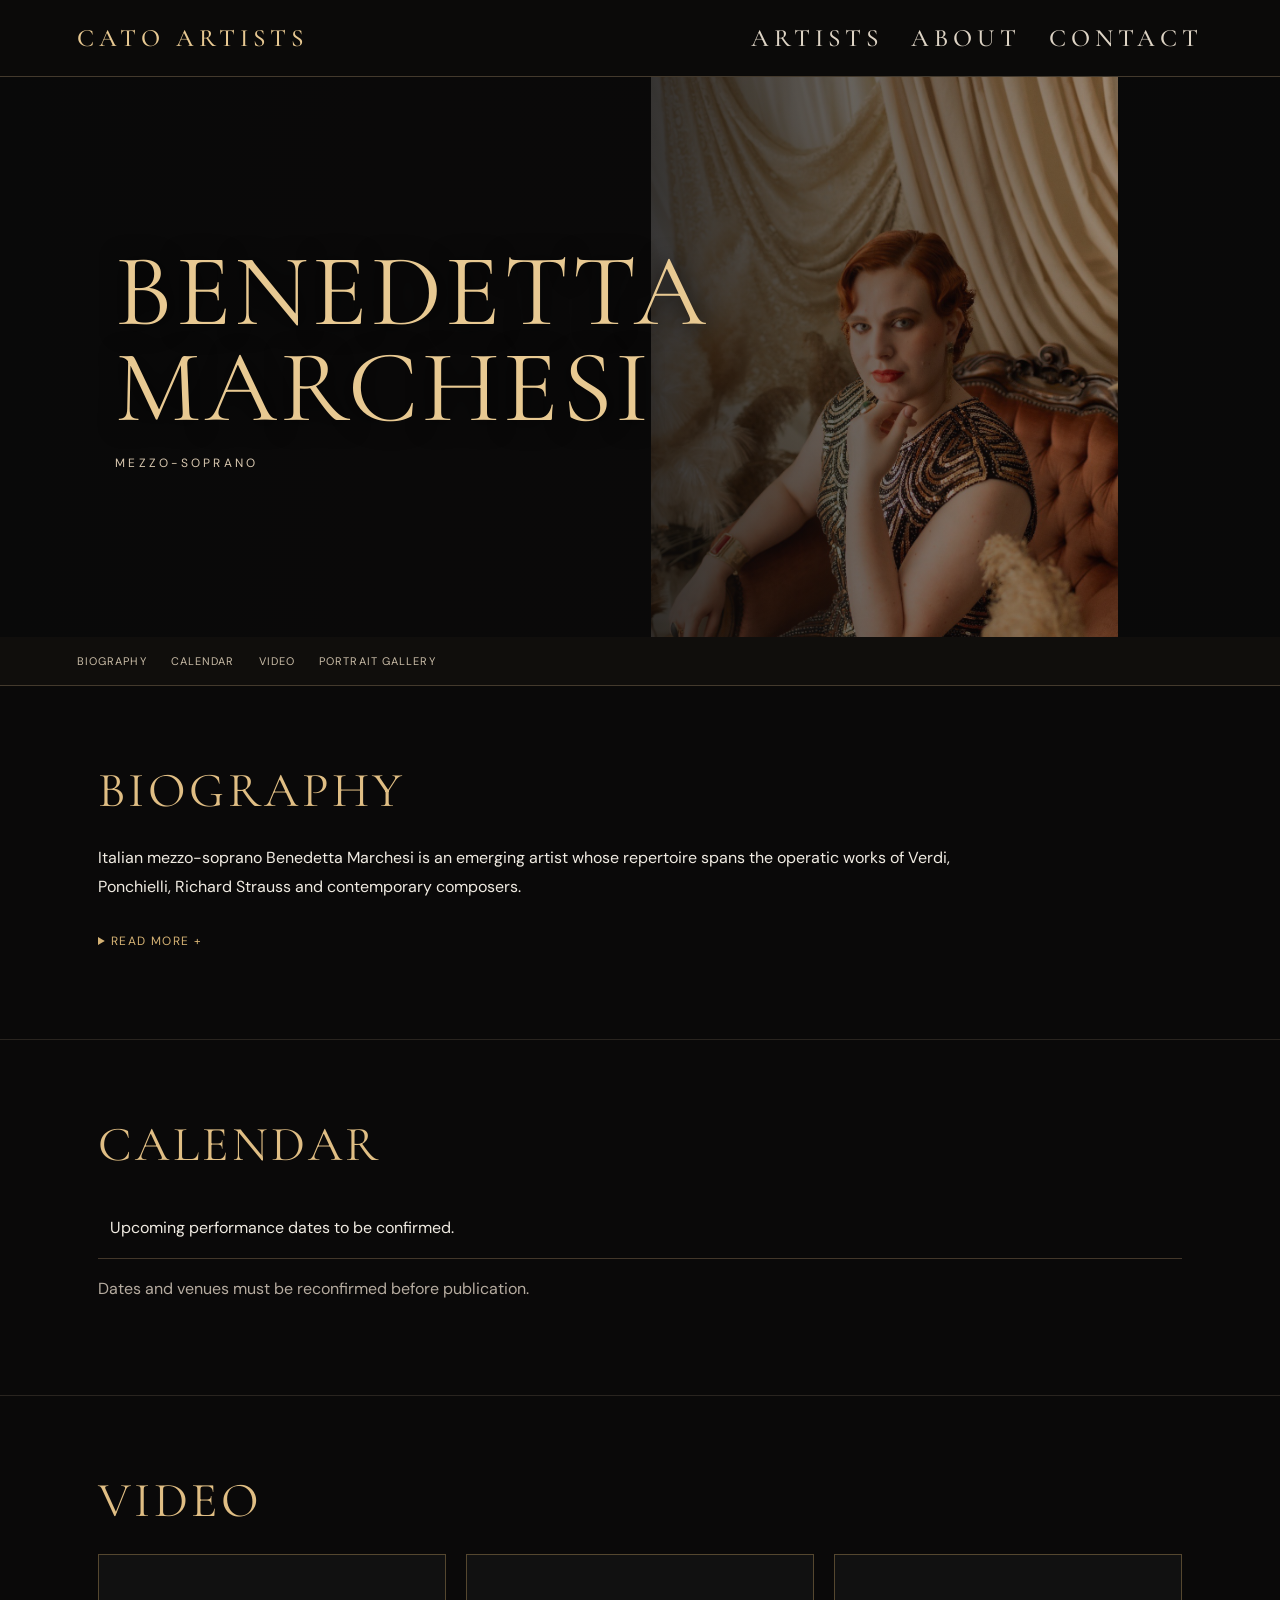
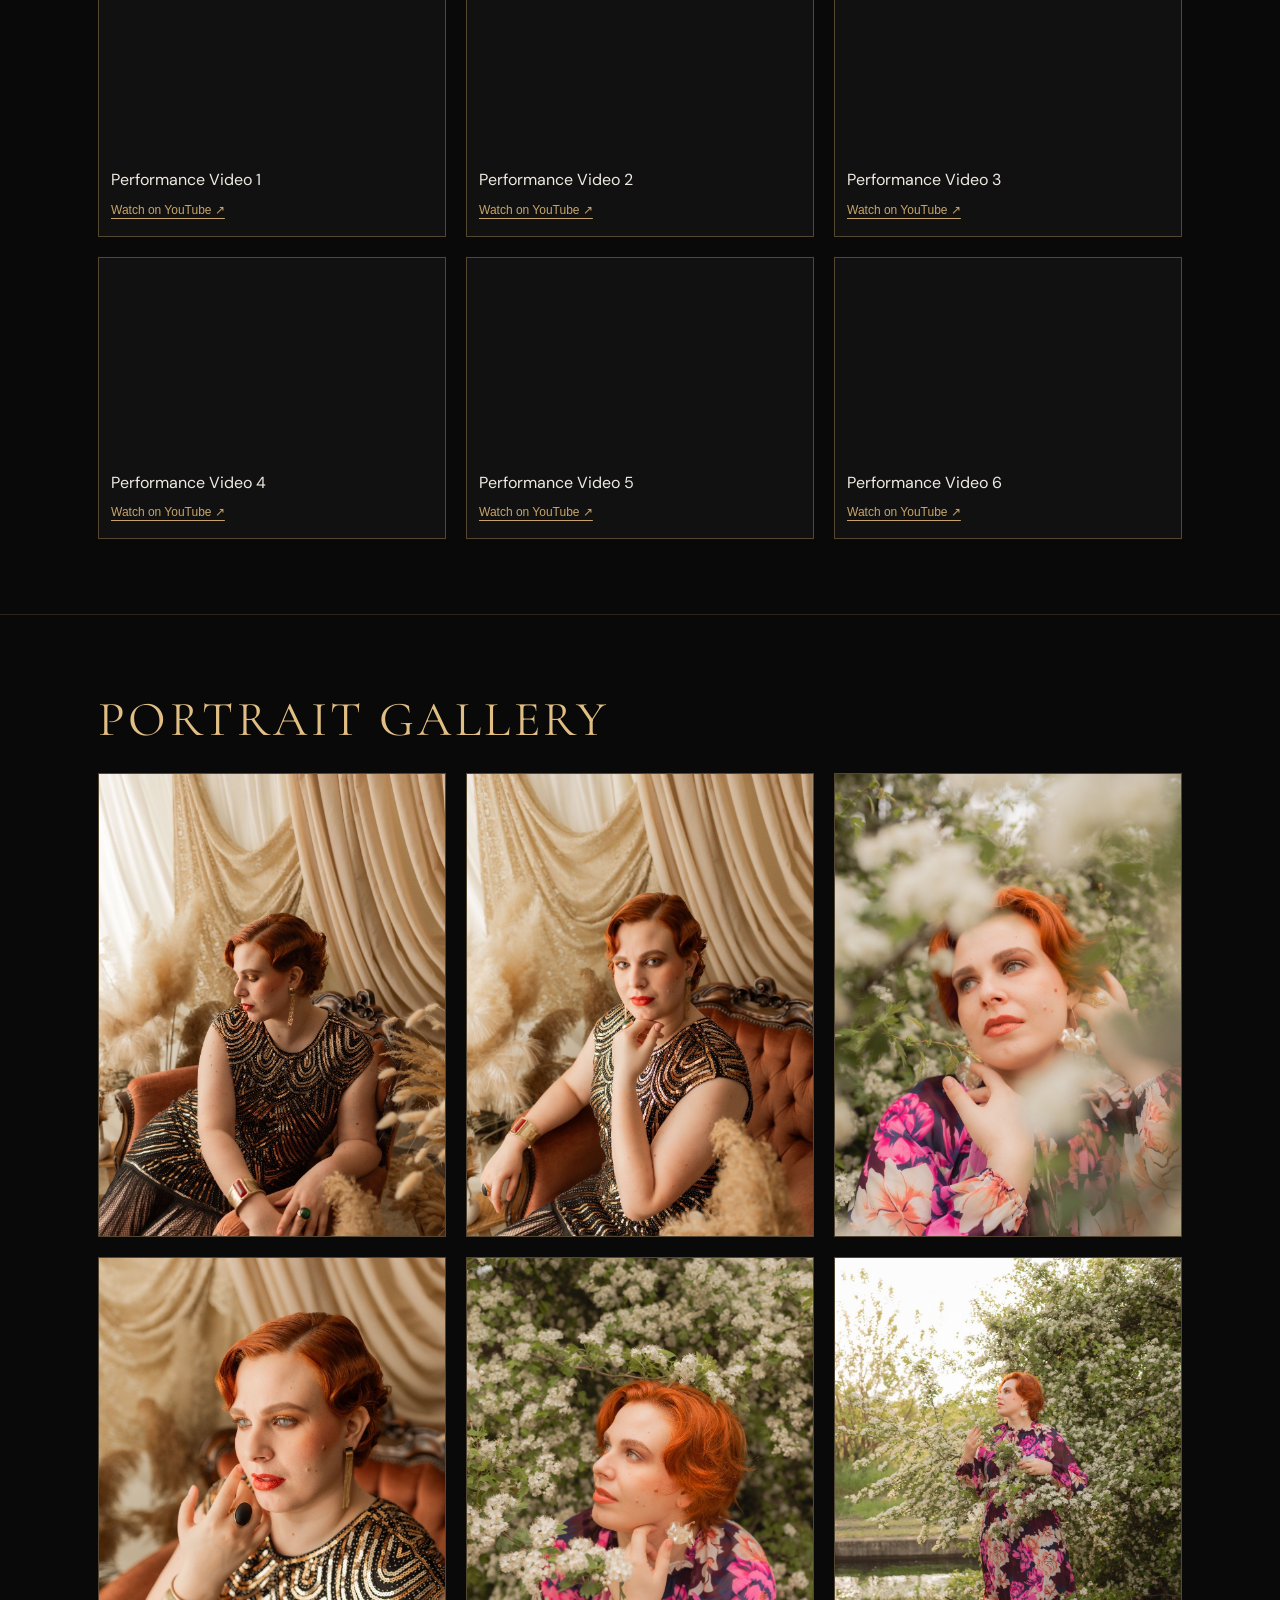
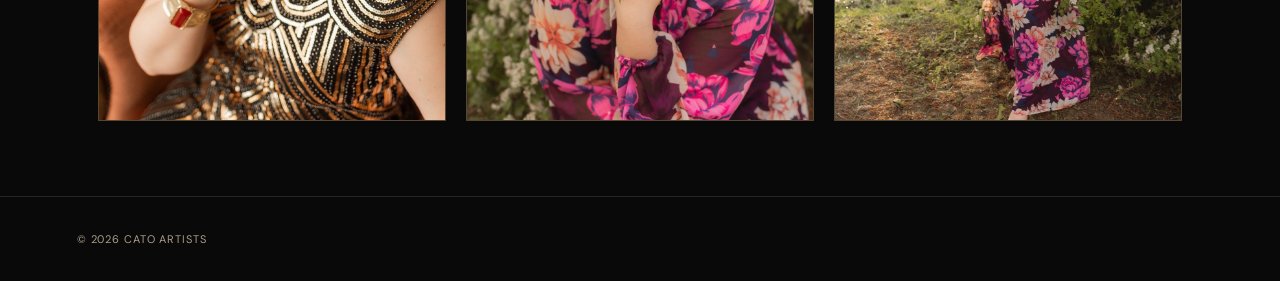
==== benedetta-marchesi.html @ 31edb09f "Add files via upload" ====
<!DOCTYPE html>

<html lang="en"><head><meta charset="utf-8"/><meta content="width=device-width,initial-scale=1" name="viewport"/><title>Benedetta Marchesi | CATO ARTISTS</title><link href="style.css" rel="stylesheet"/></head><body><header><a href="index.html">CATO ARTISTS</a><div class="top-links"><a href="index.html#artists">Artists</a><a href="index.html#about">About</a><a href="index.html#contact">Contact</a></div></header><div class="hero benedetta-hero"><div><h1>BENEDETTA MARCHESI</h1><div class="voice">Mezzo-soprano</div></div></div><nav><a href="#biography">Biography</a><a href="#calendar">Calendar</a><a href="#video">Video</a><a href="#portraits">Portrait Gallery</a></nav><section id="biography"><div class="wrap"><h2>Biography</h2><p>Italian mezzo-soprano Benedetta Marchesi is an emerging artist whose repertoire spans the operatic works of Verdi, Ponchielli, Richard Strauss and contemporary composers.</p><details><summary>Read more +</summary><p>Her recent engagements include Die Zweite Magd in Richard Strauss’ Elektra at Teatro Verdi di Trieste in June 2026, conducted by Enrico Calesso and directed by Marco Filiberti, and Flora Bervoix in Verdi’s La traviata at the Ho Guom Opera House in Hanoi in July 2026, under Vanessa Benelli Mosell and Arnaud Bernard.</p><p>In February 2025, she appeared as La Cieca in Ponchielli’s La Gioconda at Teatro Lirico di Cagliari, conducted by Fabio Mastrangelo and directed by Filippo Tonon. In December 2024, she performed Flora Bervoix in La traviata at Teatro Nuovo Giovanni da Udine.</p><p>In 2024, Marchesi made her debut at Teatro dell’Opera di Roma in the world premiere of Silvia Colasanti’s L’ultimo viaggio di Sindbad, directed by Luca Micheletti and conducted by Enrico Pagano.</p><p>Born in the province of Bergamo, Italy, Marchesi began studying piano and music theory as a child, and developed her artistry through choral singing before graduating summa cum laude with a Master’s degree in Opera Singing.</p><p>Her distinctions include the Pauline Viardot Prize at the 17th Ruggero Leoncavallo International Opera Competition, Third Prize and the Audience Award at the 9th Felice Lattuada International Opera Singing Competition, and a scholarship for advanced vocal studies at the University of Southern Maine in Portland.</p><p>Marchesi has also worked as a singer, actress and arranger on interdisciplinary projects, including the soundtrack to Gabriele Fabbro’s film Trifole. She continues her advanced vocal studies with tenor Marco Berti.</p></details></div></section><section id="calendar"><div class="wrap"><h2>Calendar</h2><table class="calendar"><tr><td colspan="3">Upcoming performance dates to be confirmed.</td></tr></table><p class="muted">Dates and venues must be reconfirmed before publication.</p></div></section><section id="video"><div class="wrap"><h2>Video</h2><div class="tiles"><div class="video-card"><iframe allow="accelerometer; autoplay; clipboard-write; encrypted-media; gyroscope; picture-in-picture; web-share" allowfullscreen="" loading="lazy" src="https://www.youtube-nocookie.com/embed/Ofb8SBFbZrU" title="Benedetta Marchesi — Performance video 1"></iframe><p>Performance Video 1</p><a href="https://www.youtube.com/watch?v=Ofb8SBFbZrU" rel="noopener noreferrer" target="_blank">Watch on YouTube ↗</a></div><div class="video-card"><iframe allow="accelerometer; autoplay; clipboard-write; encrypted-media; gyroscope; picture-in-picture; web-share" allowfullscreen="" loading="lazy" src="https://www.youtube-nocookie.com/embed/Zg5YnvewwBA" title="Benedetta Marchesi — Performance video 2"></iframe><p>Performance Video 2</p><a href="https://www.youtube.com/watch?v=Zg5YnvewwBA" rel="noopener noreferrer" target="_blank">Watch on YouTube ↗</a></div><div class="video-card"><iframe allow="accelerometer; autoplay; clipboard-write; encrypted-media; gyroscope; picture-in-picture; web-share" allowfullscreen="" loading="lazy" src="https://www.youtube-nocookie.com/embed/3W6LnbmYIo0" title="Benedetta Marchesi — Performance video 3"></iframe><p>Performance Video 3</p><a href="https://www.youtube.com/watch?v=3W6LnbmYIo0" rel="noopener noreferrer" target="_blank">Watch on YouTube ↗</a></div><div class="video-card"><iframe allow="accelerometer; autoplay; clipboard-write; encrypted-media; gyroscope; picture-in-picture; web-share" allowfullscreen="" loading="lazy" src="https://www.youtube-nocookie.com/embed/o7xOXp3SbHE" title="Benedetta Marchesi — Performance video 4"></iframe><p>Performance Video 4</p><a href="https://www.youtube.com/watch?v=o7xOXp3SbHE" rel="noopener noreferrer" target="_blank">Watch on YouTube ↗</a></div><div class="video-card"><iframe allow="accelerometer; autoplay; clipboard-write; encrypted-media; gyroscope; picture-in-picture; web-share" allowfullscreen="" loading="lazy" src="https://www.youtube-nocookie.com/embed/DgiZcQC7Wjo" title="Benedetta Marchesi — Performance video 5"></iframe><p>Performance Video 5</p><a href="https://www.youtube.com/watch?v=DgiZcQC7Wjo" rel="noopener noreferrer" target="_blank">Watch on YouTube ↗</a></div><div class="video-card"><iframe allow="accelerometer; autoplay; clipboard-write; encrypted-media; gyroscope; picture-in-picture; web-share" allowfullscreen="" loading="lazy" src="https://www.youtube-nocookie.com/embed/24eoZLfMqOw" title="Benedetta Marchesi — Performance video 6"></iframe><p>Performance Video 6</p><a href="https://www.youtube.com/watch?v=24eoZLfMqOw" rel="noopener noreferrer" target="_blank">Watch on YouTube ↗</a></div></div></div></section><section id="portraits"><div class="wrap"><h2>Portrait Gallery</h2><div class="tiles"><a aria-label="Open Benedetta Marchesi portrait 1" class="portrait-link" href="images/benedetta-marchesi/portrait-1.jpg" target="_blank"><img alt="Benedetta Marchesi — portrait 1" loading="lazy" src="images/benedetta-marchesi/portrait-1.jpg"/></a><a aria-label="Open Benedetta Marchesi portrait 2" class="portrait-link" href="images/benedetta-marchesi/portrait-2.jpg" target="_blank"><img alt="Benedetta Marchesi — portrait 2" loading="lazy" src="images/benedetta-marchesi/portrait-2.jpg"/></a><a aria-label="Open Benedetta Marchesi portrait 3" class="portrait-link" href="images/benedetta-marchesi/portrait-3.jpg" target="_blank"><img alt="Benedetta Marchesi — portrait 3" loading="lazy" src="images/benedetta-marchesi/portrait-3.jpg"/></a><a aria-label="Open Benedetta Marchesi portrait 4" class="portrait-link" href="images/benedetta-marchesi/portrait-4.jpg" target="_blank"><img alt="Benedetta Marchesi — portrait 4" loading="lazy" src="images/benedetta-marchesi/portrait-4.jpg"/></a><a aria-label="Open Benedetta Marchesi portrait 5" class="portrait-link" href="images/benedetta-marchesi/portrait-5.jpg" target="_blank"><img alt="Benedetta Marchesi — portrait 5" loading="lazy" src="images/benedetta-marchesi/portrait-5.jpg"/></a><a aria-label="Open Benedetta Marchesi portrait 6" class="portrait-link" href="images/benedetta-marchesi/portrait-6.jpg" target="_blank"><img alt="Benedetta Marchesi — portrait 6" loading="lazy" src="images/benedetta-marchesi/portrait-6.jpg"/></a></div></div></section><footer>© 2026 CATO ARTISTS</footer></body></html>
---- style.css ----
@import url('https://fonts.googleapis.com/css2?family=Cormorant+Garamond:wght@400;500;600&family=DM+Sans:wght@400;500;600&display=swap');
:root{--bg:#0a0909;--ink:#f0ebe2;--gold:#c8a46b;--muted:#b6aca0;--line:#443a2d}*{box-sizing:border-box}html{scroll-behavior:smooth}body{margin:0;background:var(--bg);color:var(--ink);font:16px/1.8 'DM Sans',Arial,sans-serif}a{color:var(--gold);text-underline-offset:4px}a:hover{color:#f3d6a2}header{display:flex;align-items:center;justify-content:space-between;gap:20px;padding:23px clamp(24px,6vw,96px);border-bottom:1px solid var(--line);background:#0b0a09}header a{font:500 25px 'Cormorant Garamond',Georgia,serif;letter-spacing:.2em;text-decoration:none;color:#e8c992}header .brand-sub{font:10px 'DM Sans',Arial,sans-serif;letter-spacing:.22em;color:var(--muted)}.top-links{display:flex;gap:28px;font:11px 'DM Sans',Arial,sans-serif;letter-spacing:.14em;text-transform:uppercase}.top-links a{color:#ded4c5;text-decoration:none}.hero{min-height:410px;display:flex;align-items:center;padding:50px clamp(24px,9vw,140px);background:radial-gradient(ellipse at 82% 38%,#3b2d20 0%,#17120f 33%,#090909 72%);position:relative;overflow:hidden}.hero:after{content:'';position:absolute;right:8%;top:13%;height:74%;width:25%;border:1px solid #6e5434;opacity:.4;pointer-events:none}.hero h1{font:400 clamp(54px,8vw,112px)/.94 'Cormorant Garamond',Georgia,serif;letter-spacing:.035em;color:#e8c992;margin:0 0 20px}.voice{font:12px 'DM Sans',Arial,sans-serif;letter-spacing:.27em;text-transform:uppercase;color:#d9c8b0}.hero-note{font:11px 'DM Sans',Arial,sans-serif;letter-spacing:.12em;color:#a58b69;margin-top:28px;text-transform:uppercase}nav{padding:17px clamp(24px,6vw,96px);border-bottom:1px solid var(--line);display:flex;flex-wrap:wrap;gap:24px;background:#100e0c}nav a{font:11px 'DM Sans',Arial,sans-serif;letter-spacing:.1em;text-transform:uppercase;text-decoration:none;color:#c9bca7}.wrap{max-width:1140px;margin:auto;padding:75px 28px}section{border-bottom:1px solid #29241f}h2{font:400 clamp(33px,4vw,49px) 'Cormorant Garamond',Georgia,serif;color:#e0be84;text-transform:uppercase;letter-spacing:.07em;margin:0 0 24px}h3{font-family:'Cormorant Garamond',Georgia,serif;font-size:27px;font-weight:500}p{max-width:870px}.muted{color:var(--muted)}.tiles{display:grid;grid-template-columns:repeat(auto-fit,minmax(min(100%,270px),1fr));gap:20px}.tile{border:1px solid #544630;min-height:160px;display:flex;align-items:center;justify-content:center;text-align:center;color:#b8ad9b;padding:18px;background:#13100e}.calendar{border-collapse:collapse;width:100%}.calendar td,.calendar th{padding:16px 12px;border-bottom:1px solid #43372a;text-align:left;vertical-align:top}.calendar th{font:11px 'DM Sans',Arial,sans-serif;letter-spacing:.14em;text-transform:uppercase;color:#d5b274}details summary{color:#d5b274;cursor:pointer;text-transform:uppercase;font:12px 'DM Sans',Arial,sans-serif;letter-spacing:.12em;padding:15px 0}blockquote{max-width:950px}footer{padding:35px clamp(24px,6vw,96px);font:11px 'DM Sans',Arial,sans-serif;letter-spacing:.08em;color:#a99d8a}.video-card{border:1px solid #55472f;padding:12px;background:#111}.video-card iframe{width:100%;aspect-ratio:16/9;border:0}.video-card p{margin:8px 0 0}.video-card a{font:12px Arial}.site-intro{min-height:440px;display:flex;align-items:center;padding:80px clamp(24px,9vw,140px);background:radial-gradient(ellipse at 85% 35%,#403020,#15110e 42%,#090909 78%)}.eyebrow{color:#c8a46b;letter-spacing:.26em;text-transform:uppercase;font-size:11px}.site-intro h1{font:400 clamp(65px,11vw,155px)/.92 'Cormorant Garamond',Georgia,serif;letter-spacing:.045em;margin:22px 0;color:#e8c992}.site-intro p{max-width:540px;color:#d4c8b9;font-size:16px}.artist-grid{display:grid;grid-template-columns:repeat(3,minmax(0,1fr));gap:18px}.artist-card{display:flex;flex-direction:column;justify-content:end;min-height:340px;padding:28px;background:linear-gradient(150deg,#292016,#100e0c 55%,#17110c);border:1px solid #51402d;text-decoration:none;position:relative;overflow:hidden;transition:transform .2s,border-color .2s}.artist-card:hover{transform:translateY(-4px);border-color:#d6b27b}.artist-card:before{content:'';position:absolute;width:68%;height:80%;top:8%;right:-10%;border:1px solid #80633e;opacity:.32}.artist-card .number{position:absolute;top:23px;left:27px;color:#907650;font-size:12px;letter-spacing:.15em}.artist-card strong{font:400 39px/1 'Cormorant Garamond',Georgia,serif;color:#f0d4a3;position:relative}.artist-card small{font:11px 'DM Sans',Arial,sans-serif;letter-spacing:.16em;text-transform:uppercase;color:#d1c4b3;margin-top:15px;position:relative}.section-note{color:#aaa092;max-width:700px}.contact-section{background:#100d0a;text-align:center}.contact-section .wrap{display:flex;flex-direction:column;align-items:center}@media(max-width:850px){.artist-grid{grid-template-columns:repeat(2,minmax(0,1fr))}.top-links{gap:12px}}@media(max-width:600px){header{align-items:flex-start;flex-direction:column}.artist-grid{grid-template-columns:1fr}.artist-card{min-height:230px}.hero{min-height:320px}.hero:after{display:none}.wrap{padding:55px 20px}.calendar td,.calendar th{padding:11px 7px;font-size:13px}.site-intro{min-height:390px}}

/* Reinaldo Droz — approved portrait photography */
.reinaldo-hero{min-height:650px;background:linear-gradient(90deg,#090909 0%,#090909 28%,rgba(9,9,9,.91) 43%,rgba(9,9,9,.15) 76%),url('images/reinaldo-droz/portrait-3.jpg') center 27%/cover no-repeat}
.reinaldo-hero:after{display:none}.reinaldo-hero>div{position:relative;z-index:1;max-width:650px}.reinaldo-hero h1{text-shadow:0 3px 25px #080808}
.reinaldo-card{background:linear-gradient(0deg,rgba(5,5,5,.94),rgba(5,5,5,.06) 78%),url('images/reinaldo-droz/portrait-5.jpg') center 25%/cover no-repeat}.reinaldo-card:before{display:none}.reinaldo-card strong,.reinaldo-card small{z-index:1;text-shadow:0 2px 15px #000}
.portrait-photo{margin:0;background:#141414;border:1px solid #51402d;overflow:hidden;aspect-ratio:3/4}.portrait-photo img{width:100%;height:100%;object-fit:cover;display:block;transition:transform .3s}.portrait-photo:hover img{transform:scale(1.035)}
@media(max-width:650px){.reinaldo-hero{min-height:540px;align-items:end;padding-bottom:65px;background:linear-gradient(0deg,#090909 1%,rgba(9,9,9,.82) 23%,rgba(9,9,9,.03) 78%),url('images/reinaldo-droz/portrait-3.jpg') 56% top/cover no-repeat}.reinaldo-hero h1{font-size:clamp(52px,13vw,80px)}}

/* Diana Lamar portraits */
.diana-hero{min-height:570px;background:linear-gradient(90deg,#090909 0%,#090909 25%,rgba(9,9,9,.86) 46%,rgba(9,9,9,.05) 82%),url('images/diana-lamar/portrait-1.jpg') right 32%/auto 115% no-repeat,#090909}
.diana-hero:after{display:none}.diana-hero>div{position:relative;z-index:1}
.diana-card{background:linear-gradient(0deg,rgba(5,5,5,.95),rgba(5,5,5,.08) 75%),url('images/diana-lamar/portrait-5.jpg') center 34%/cover no-repeat!important;min-height:350px;justify-content:flex-end}
.portrait-tile{display:block;overflow:hidden;border:1px solid #55472f;background:#14110f;aspect-ratio:3/4}.portrait-tile img{width:100%;height:100%;object-fit:cover;display:block;transition:transform .35s}.portrait-tile:hover img{transform:scale(1.035)}
@media(max-width:700px){.diana-hero{min-height:550px;align-items:flex-end;background:linear-gradient(0deg,#090909 0%,rgba(9,9,9,.8) 24%,rgba(9,9,9,.12) 80%),url('images/diana-lamar/portrait-1.jpg') 65% top/auto 100% no-repeat,#090909}.diana-hero h1{font-size:clamp(48px,11vw,75px)}}

/* Jolana Slavikova — artist portraits */
.jolana-hero{min-height:590px;background:linear-gradient(90deg,#090909 0%,#090909 24%,rgba(9,9,9,.87) 44%,rgba(9,9,9,.06) 82%),url('images/jolana-slavikova/portrait-3.jpg') right 36%/auto 112% no-repeat,#090909}
.jolana-hero:after{display:none}.jolana-hero>div{position:relative;z-index:1;max-width:720px}.jolana-hero h1{text-shadow:0 2px 18px #090909}
.jolana-card{background:linear-gradient(0deg,rgba(5,5,5,.96),rgba(5,5,5,.04) 75%),url('images/jolana-slavikova/portrait-7.jpg') center 25%/cover no-repeat!important;min-height:350px}.jolana-card:before{display:none}
@media(max-width:700px){.jolana-hero{min-height:540px;align-items:flex-end;background:linear-gradient(0deg,#090909 0%,rgba(9,9,9,.82) 26%,rgba(9,9,9,.04) 82%),url('images/jolana-slavikova/portrait-3.jpg') 59% top/auto 100% no-repeat,#090909}.jolana-hero h1{font-size:clamp(44px,10vw,72px)}}

/* Benedetta Marchesi portraits */
.benedetta-hero{min-height:560px;background:linear-gradient(90deg,#090909 0%,#0a0909 30%,rgba(10,9,9,.85) 48%,rgba(10,9,9,.1) 100%),url('images/benedetta-marchesi/portrait-2.jpg') 80% 32%/auto 125% no-repeat,#090909}
.benedetta-hero:after{display:none}.benedetta-hero>div{position:relative;z-index:1;max-width:670px}.benedetta-hero h1{text-shadow:0 2px 25px #000}
.benedetta-card{background:linear-gradient(0deg,rgba(0,0,0,.9),rgba(0,0,0,.1) 70%),url('images/benedetta-marchesi/portrait-4.jpg') center 30%/cover no-repeat}.benedetta-card:before{display:none}
#portraits .portrait-link{display:block;overflow:hidden;border:1px solid #544630;background:#15110e;aspect-ratio:3/4}#portraits .portrait-link img{width:100%;height:100%;object-fit:cover;display:block;transition:transform .35s}#portraits .portrait-link:hover img{transform:scale(1.045)}
@media(max-width:700px){.benedetta-hero{min-height:470px;background:linear-gradient(0deg,#090909 0%,rgba(9,9,9,.65) 40%,rgba(9,9,9,.12) 100%),url('images/benedetta-marchesi/portrait-2.jpg') 70% 30%/cover no-repeat}}

/* Stanislav Kuflyuk — photography by Karpati & Zarewicz */
.stanislav-hero{min-height:570px;background:linear-gradient(90deg,#090909 0%,#090909 22%,rgba(9,9,9,.85) 42%,rgba(9,9,9,.03) 90%),url('images/stanislav-kuflyuk/portrait-1.jpg') 82% 30%/auto 125% no-repeat,#090909}
.stanislav-card{background:linear-gradient(0deg,rgba(0,0,0,.9),rgba(0,0,0,.05) 75%),url('images/stanislav-kuflyuk/portrait-2.jpg') center 27%/cover no-repeat!important}.stanislav-card:before{display:none}
@media(max-width:700px){.stanislav-hero{min-height:500px;background:linear-gradient(0deg,#090909 0%,rgba(9,9,9,.76) 38%,rgba(9,9,9,.12) 100%),url('images/stanislav-kuflyuk/portrait-1.jpg') 62% top/auto 100% no-repeat,#090909}}

/* Sebastian Rutkowski portraits */
.sebastian-hero{min-height:570px;background:linear-gradient(90deg,#090909 0%,#090909 23%,rgba(9,9,9,.83) 46%,rgba(9,9,9,.03) 100%),url('images/sebastian-rutkowski/portrait-2.jpg') 85% 28%/auto 115% no-repeat,#090909}
.sebastian-hero:after{display:none}.sebastian-hero>div{position:relative;z-index:1}.sebastian-hero h1{text-shadow:0 2px 25px #000}
.sebastian-card{background:linear-gradient(0deg,rgba(0,0,0,.92),rgba(0,0,0,.04) 76%),url('images/sebastian-rutkowski/portrait-1.jpg') center 28%/cover no-repeat!important}.sebastian-card:before{display:none}
@media(max-width:700px){.sebastian-hero{min-height:500px;align-items:flex-end;background:linear-gradient(0deg,#090909 0%,rgba(9,9,9,.78) 32%,rgba(9,9,9,.06) 90%),url('images/sebastian-rutkowski/portrait-2.jpg') 65% top/auto 100% no-repeat,#090909}.sebastian-hero h1{font-size:clamp(43px,10vw,72px)}}

/* Editorial home page, October 2026 */
.home-page{background:#090909;color:#eae5dc}.home-page .home-header{position:absolute;z-index:10;top:0;left:0;right:0;display:flex;align-items:center;justify-content:space-between;padding:26px clamp(24px,5vw,88px);border-bottom:1px solid rgba(216,187,137,.23);background:linear-gradient(180deg,rgba(0,0,0,.65),rgba(0,0,0,.08))}.home-brand{font:400 clamp(21px,2.1vw,30px)/1 Georgia,serif!important;letter-spacing:.22em!important;color:#ead5b1!important;white-space:nowrap}.home-brand span{font-weight:400}.home-brand small{display:block;font:8px/1.4 Arial,sans-serif;letter-spacing:.35em;color:#b9a990;margin-top:9px}.home-page .home-nav{padding:0;border:0;background:none;display:flex;gap:clamp(16px,3vw,45px)}.home-nav a{color:#e5dacf;font:11px Arial,sans-serif;letter-spacing:.2em;text-decoration:none;text-transform:uppercase}.home-hero{min-height:min(850px,100svh);height:780px;position:relative;display:flex;align-items:center;overflow:hidden;background:#080808}.home-hero-image{position:absolute;inset:0;background:linear-gradient(90deg,#080808 0%,rgba(8,8,8,.98) 22%,rgba(8,8,8,.63) 48%,rgba(8,8,8,.08) 78%),linear-gradient(0deg,#080808 0%,transparent 25%),url('images/diana-lamar/portrait-1.jpg') 83% 29%/auto 115% no-repeat}.home-hero-content{position:relative;z-index:1;margin-left:clamp(26px,9vw,160px);padding:120px 20px 70px 0;max-width:830px}.home-kicker,.home-overline{font:10px Arial,sans-serif;letter-spacing:.34em;color:#d3ad71}.home-kicker-line{display:inline-block;width:32px;height:1px;background:#d3ad71;vertical-align:middle;margin-right:15px}.home-hero h1{font:400 clamp(62px,8.6vw,135px)/.96 Georgia,serif;letter-spacing:-.065em;color:#f4eee5;margin:38px 0 32px}.home-hero h1 em,.home-roster h2 em,.home-manifesto h2 em,.home-contact h2 em{font-weight:400;color:#d1ac72}.home-hero-content p{font-size:clamp(14px,1.25vw,17px);line-height:1.9;color:#c8bdb1;letter-spacing:.03em}.home-cta{display:inline-flex;gap:60px;align-items:center;margin-top:28px;border:1px solid #b79866;padding:15px 23px;color:#f0d8b4;text-decoration:none;font:11px Arial,sans-serif;letter-spacing:.17em;text-transform:uppercase;transition:background .2s}.home-cta:hover{background:rgba(185,149,94,.18)}.home-hero-side{position:absolute;right:24px;top:50%;writing-mode:vertical-rl;letter-spacing:.25em;font:9px Arial,sans-serif;color:#b6a58d}.home-scroll{position:absolute;bottom:30px;left:clamp(26px,9vw,160px);font:9px Arial,sans-serif;letter-spacing:.24em;text-decoration:none;color:#b6a58d}.home-scroll span{margin-left:14px}.home-roster{padding:110px clamp(20px,5vw,90px) 125px;background:#0d0c0b}.home-section-heading{max-width:1500px;margin:0 auto 42px;display:flex;align-items:end;justify-content:space-between;gap:30px}.home-roster h2,.home-manifesto h2,.home-contact h2{font:400 clamp(53px,6.3vw,100px)/1.02 Georgia,serif;letter-spacing:-.06em;text-transform:none;color:#f0e9df;margin:16px 0 0}.home-section-heading p{font-size:14px;line-height:1.8;color:#aa9e90}.roster-grid{max-width:1500px;margin:auto;display:grid;grid-template-columns:repeat(3,minmax(0,1fr));gap:16px}.roster-card{position:relative;display:block;aspect-ratio: .78;min-height:390px;overflow:hidden;background:#191714;border:1px solid #29231d;text-decoration:none}.roster-card img{width:100%;height:100%;object-fit:cover;object-position:center 27%;display:block;filter:saturate(.82) brightness(.83);transition:transform .55s,filter .55s}.roster-card:hover img{transform:scale(1.055);filter:saturate(.95) brightness(.95)}.roster-shade{position:absolute;inset:0;background:linear-gradient(0deg,rgba(0,0,0,.94),rgba(0,0,0,.27) 43%,transparent 70%)}.roster-index{position:absolute;top:20px;left:22px;font:10px Arial,sans-serif;letter-spacing:.2em;color:#e1c493}.roster-info{position:absolute;bottom:0;left:0;right:0;padding:30px clamp(18px,2.7vw,42px)}.roster-voice{display:block;font:10px Arial,sans-serif;letter-spacing:.25em;text-transform:uppercase;color:#d9b77f;margin-bottom:12px}.roster-info strong{display:block;font:400 clamp(36px,3.5vw,61px)/.99 Georgia,serif;letter-spacing:-.045em;color:#fff8ec}.roster-link{display:flex;justify-content:space-between;align-items:center;margin-top:22px;padding-top:13px;border-top:1px solid rgba(230,209,175,.45);font:10px Arial,sans-serif;text-transform:uppercase;letter-spacing:.18em;color:#d6c2a5}.home-manifesto{padding:125px clamp(26px,9vw,160px);background:radial-gradient(ellipse at 90% 0%,#2a2118,#0d0b0a 65%)}.manifesto-layout{display:grid;grid-template-columns:1.15fr .85fr;gap:70px;align-items:center}.home-manifesto h2{font-size:clamp(60px,7vw,112px)}.manifesto-layout>div{padding-top:30px}.manifesto-layout p{color:#bfb3a5;font-size:16px;line-height:1.95}.home-text-link{display:inline-block;margin-top:24px;color:#d9b77f;text-transform:uppercase;letter-spacing:.18em;font:11px Arial,sans-serif;text-decoration:none;border-bottom:1px solid #a88c62;padding-bottom:12px}.home-contact{text-align:center;padding:120px 20px 135px;background:#0a0908}.home-contact h2{margin:30px 0}.home-contact p{margin:0 auto 26px;color:#bdb0a0}.contact-placeholder{font:10px Arial,sans-serif;text-transform:uppercase;letter-spacing:.2em;color:#a58b67}.home-footer{display:flex;justify-content:space-between;gap:20px;flex-wrap:wrap;border-top:1px solid #342a20;color:#aa9780;font:10px Arial,sans-serif;letter-spacing:.18em;padding:30px clamp(24px,5vw,88px)}
@media(max-width:900px){.roster-grid{grid-template-columns:repeat(2,minmax(0,1fr))}.manifesto-layout{grid-template-columns:1fr;gap:20px}.home-hero-image{background:linear-gradient(90deg,#080808 0%,rgba(8,8,8,.82) 45%,rgba(8,8,8,.2) 100%),linear-gradient(0deg,#080808,transparent 35%),url('images/diana-lamar/portrait-1.jpg') 80% center/auto 100% no-repeat}.home-hero{height:710px}}
@media(max-width:600px){.home-page .home-header{padding:18px 20px;align-items:start}.home-brand{font-size:19px!important}.home-brand small{font-size:7px}.home-page .home-nav{gap:12px}.home-nav a{font-size:9px}.home-hero{min-height:690px;height:90svh;align-items:end}.home-hero-image{background:linear-gradient(0deg,#080808 0%,rgba(8,8,8,.93) 25%,rgba(8,8,8,.13) 75%),url('images/diana-lamar/portrait-1.jpg') 65% top/auto 80% no-repeat}.home-hero-content{margin-left:25px;padding:0 16px 110px 0}.home-hero h1{font-size:clamp(55px,13vw,85px);margin:22px 0}.home-hero-side{display:none}.home-scroll{left:25px}.home-roster{padding:70px 17px 85px}.home-section-heading{display:block}.home-section-heading p{margin-top:15px}.roster-grid{grid-template-columns:1fr;gap:18px}.roster-card{min-height:410px;aspect-ratio:.85}.roster-info strong{font-size:49px}.home-manifesto{padding:85px 25px}.home-manifesto h2{font-size:clamp(53px,12vw,75px)}.home-contact{padding:90px 20px}.home-footer{font-size:9px}}

.agency-contact-details{display:flex;flex-direction:column;align-items:center;gap:12px;margin-top:30px}.agency-contact-details a{color:#d7b77b;text-decoration:none;font-size:clamp(17px,2vw,24px);letter-spacing:.025em}.agency-contact-details a:hover{text-decoration:underline}
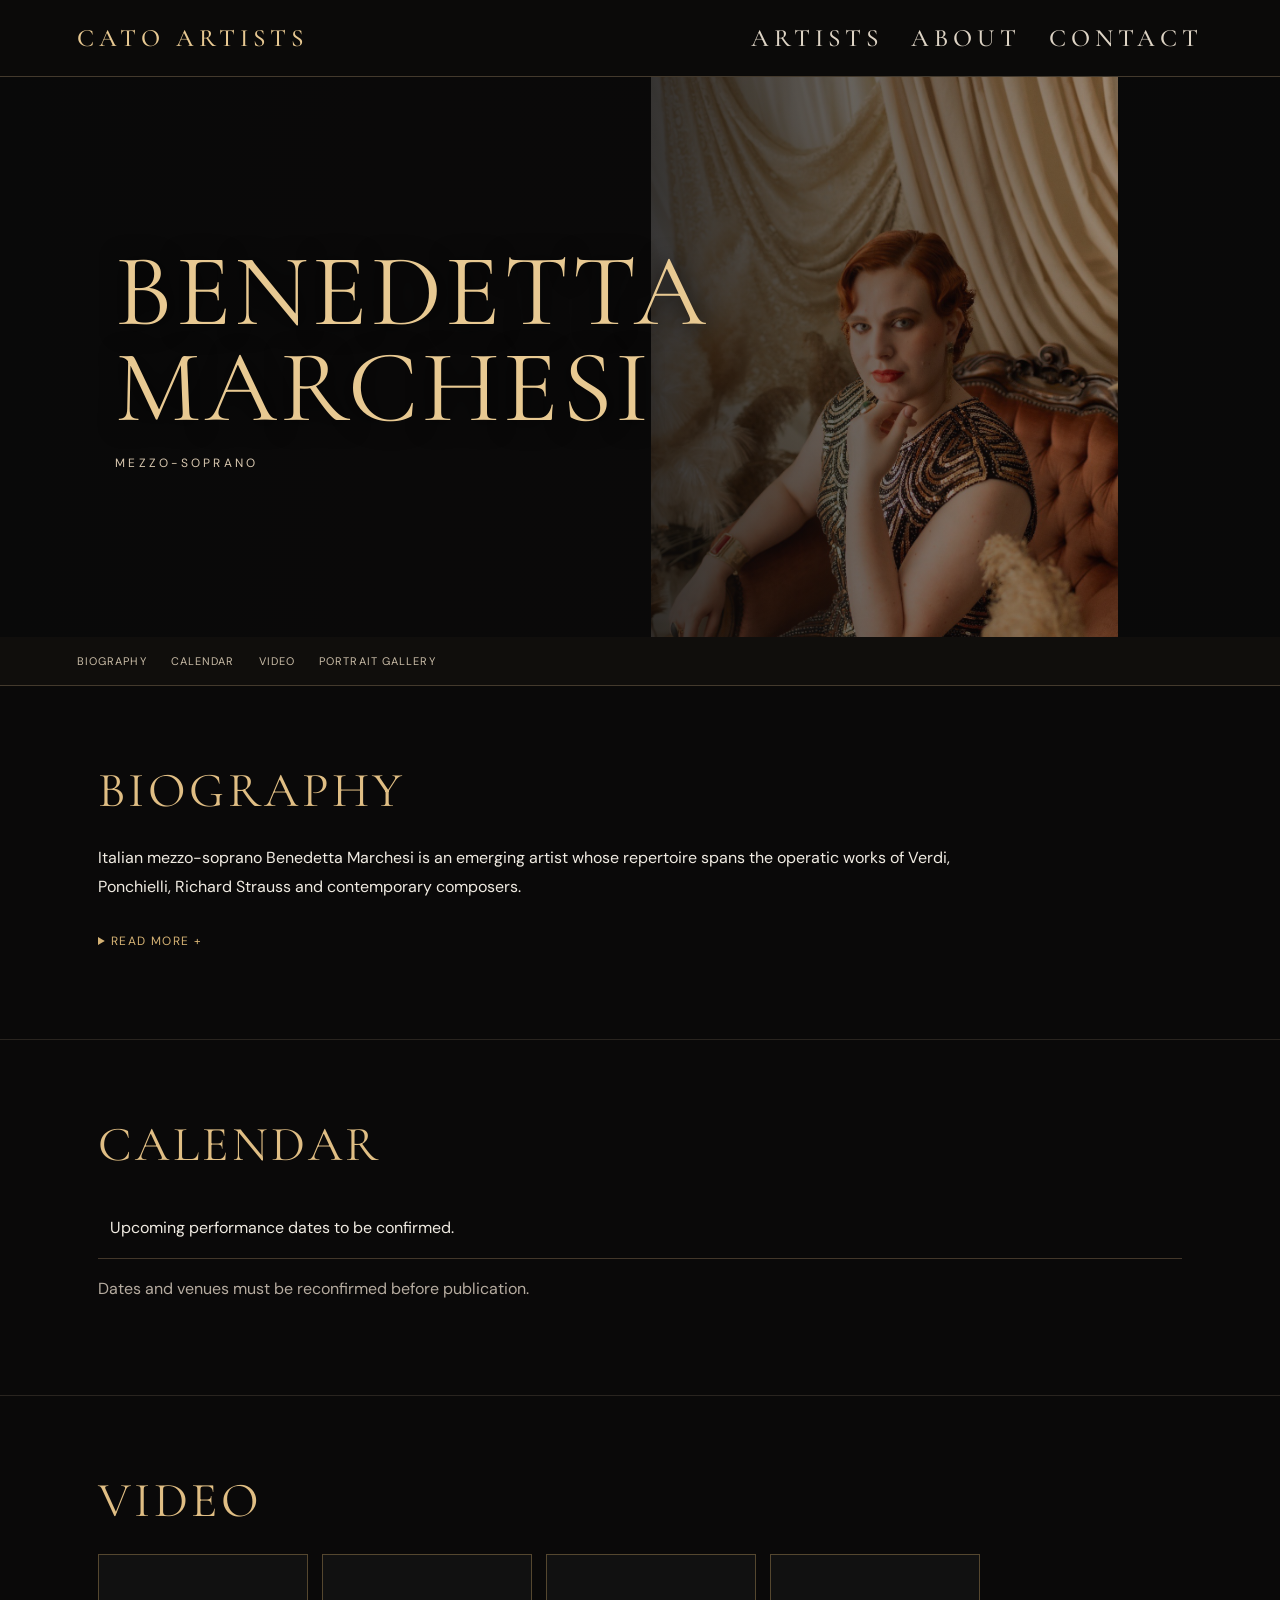
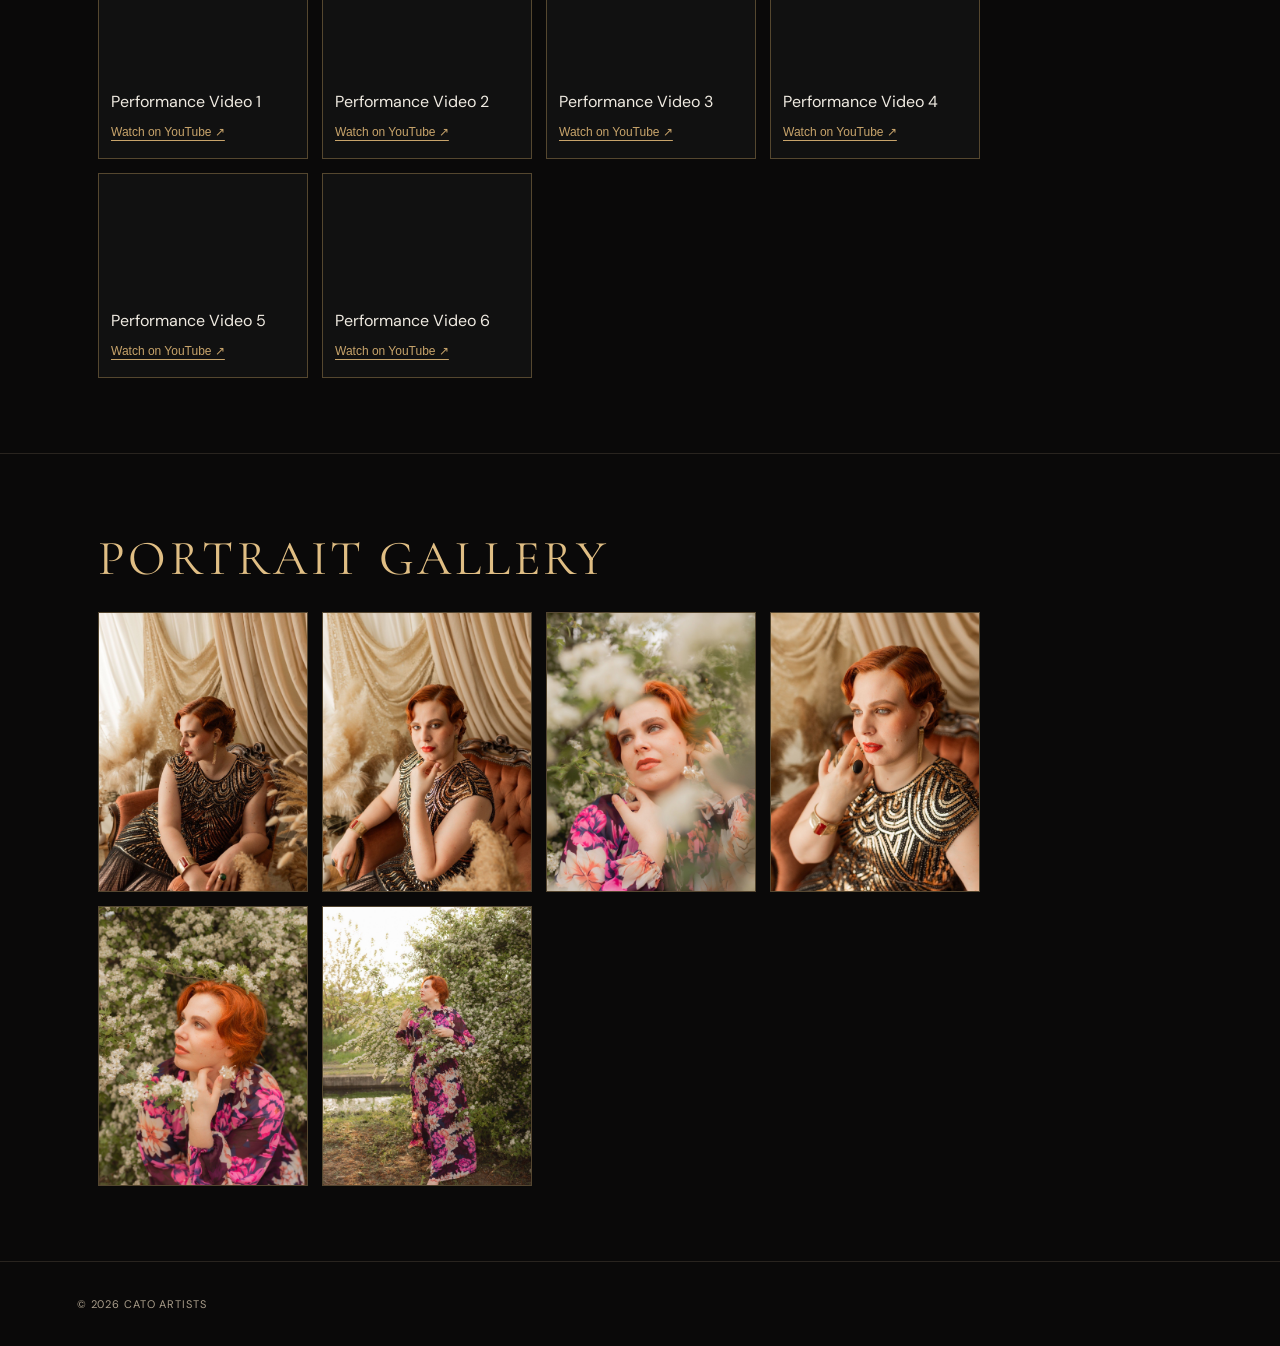
==== commit 2e691cfd: "Add files via upload" ====
--- a/benedetta-marchesi.html
+++ b/benedetta-marchesi.html
@@ -1,3 +1,3 @@
 <!DOCTYPE html>
 
-<html lang="en"><head><meta charset="utf-8"/><meta content="width=device-width,initial-scale=1" name="viewport"/><title>Benedetta Marchesi | CATO ARTISTS</title><link href="style.css" rel="stylesheet"/></head><body><header><a href="index.html">CATO ARTISTS</a><div class="top-links"><a href="index.html#artists">Artists</a><a href="index.html#about">About</a><a href="index.html#contact">Contact</a></div></header><div class="hero benedetta-hero"><div><h1>BENEDETTA MARCHESI</h1><div class="voice">Mezzo-soprano</div></div></div><nav><a href="#biography">Biography</a><a href="#calendar">Calendar</a><a href="#video">Video</a><a href="#portraits">Portrait Gallery</a></nav><section id="biography"><div class="wrap"><h2>Biography</h2><p>Italian mezzo-soprano Benedetta Marchesi is an emerging artist whose repertoire spans the operatic works of Verdi, Ponchielli, Richard Strauss and contemporary composers.</p><details><summary>Read more +</summary><p>Her recent engagements include Die Zweite Magd in Richard Strauss’ Elektra at Teatro Verdi di Trieste in June 2026, conducted by Enrico Calesso and directed by Marco Filiberti, and Flora Bervoix in Verdi’s La traviata at the Ho Guom Opera House in Hanoi in July 2026, under Vanessa Benelli Mosell and Arnaud Bernard.</p><p>In February 2025, she appeared as La Cieca in Ponchielli’s La Gioconda at Teatro Lirico di Cagliari, conducted by Fabio Mastrangelo and directed by Filippo Tonon. In December 2024, she performed Flora Bervoix in La traviata at Teatro Nuovo Giovanni da Udine.</p><p>In 2024, Marchesi made her debut at Teatro dell’Opera di Roma in the world premiere of Silvia Colasanti’s L’ultimo viaggio di Sindbad, directed by Luca Micheletti and conducted by Enrico Pagano.</p><p>Born in the province of Bergamo, Italy, Marchesi began studying piano and music theory as a child, and developed her artistry through choral singing before graduating summa cum laude with a Master’s degree in Opera Singing.</p><p>Her distinctions include the Pauline Viardot Prize at the 17th Ruggero Leoncavallo International Opera Competition, Third Prize and the Audience Award at the 9th Felice Lattuada International Opera Singing Competition, and a scholarship for advanced vocal studies at the University of Southern Maine in Portland.</p><p>Marchesi has also worked as a singer, actress and arranger on interdisciplinary projects, including the soundtrack to Gabriele Fabbro’s film Trifole. She continues her advanced vocal studies with tenor Marco Berti.</p></details></div></section><section id="calendar"><div class="wrap"><h2>Calendar</h2><table class="calendar"><tr><td colspan="3">Upcoming performance dates to be confirmed.</td></tr></table><p class="muted">Dates and venues must be reconfirmed before publication.</p></div></section><section id="video"><div class="wrap"><h2>Video</h2><div class="tiles"><div class="video-card"><iframe allow="accelerometer; autoplay; clipboard-write; encrypted-media; gyroscope; picture-in-picture; web-share" allowfullscreen="" loading="lazy" src="https://www.youtube-nocookie.com/embed/Ofb8SBFbZrU" title="Benedetta Marchesi — Performance video 1"></iframe><p>Performance Video 1</p><a href="https://www.youtube.com/watch?v=Ofb8SBFbZrU" rel="noopener noreferrer" target="_blank">Watch on YouTube ↗</a></div><div class="video-card"><iframe allow="accelerometer; autoplay; clipboard-write; encrypted-media; gyroscope; picture-in-picture; web-share" allowfullscreen="" loading="lazy" src="https://www.youtube-nocookie.com/embed/Zg5YnvewwBA" title="Benedetta Marchesi — Performance video 2"></iframe><p>Performance Video 2</p><a href="https://www.youtube.com/watch?v=Zg5YnvewwBA" rel="noopener noreferrer" target="_blank">Watch on YouTube ↗</a></div><div class="video-card"><iframe allow="accelerometer; autoplay; clipboard-write; encrypted-media; gyroscope; picture-in-picture; web-share" allowfullscreen="" loading="lazy" src="https://www.youtube-nocookie.com/embed/3W6LnbmYIo0" title="Benedetta Marchesi — Performance video 3"></iframe><p>Performance Video 3</p><a href="https://www.youtube.com/watch?v=3W6LnbmYIo0" rel="noopener noreferrer" target="_blank">Watch on YouTube ↗</a></div><div class="video-card"><iframe allow="accelerometer; autoplay; clipboard-write; encrypted-media; gyroscope; picture-in-picture; web-share" allowfullscreen="" loading="lazy" src="https://www.youtube-nocookie.com/embed/o7xOXp3SbHE" title="Benedetta Marchesi — Performance video 4"></iframe><p>Performance Video 4</p><a href="https://www.youtube.com/watch?v=o7xOXp3SbHE" rel="noopener noreferrer" target="_blank">Watch on YouTube ↗</a></div><div class="video-card"><iframe allow="accelerometer; autoplay; clipboard-write; encrypted-media; gyroscope; picture-in-picture; web-share" allowfullscreen="" loading="lazy" src="https://www.youtube-nocookie.com/embed/DgiZcQC7Wjo" title="Benedetta Marchesi — Performance video 5"></iframe><p>Performance Video 5</p><a href="https://www.youtube.com/watch?v=DgiZcQC7Wjo" rel="noopener noreferrer" target="_blank">Watch on YouTube ↗</a></div><div class="video-card"><iframe allow="accelerometer; autoplay; clipboard-write; encrypted-media; gyroscope; picture-in-picture; web-share" allowfullscreen="" loading="lazy" src="https://www.youtube-nocookie.com/embed/24eoZLfMqOw" title="Benedetta Marchesi — Performance video 6"></iframe><p>Performance Video 6</p><a href="https://www.youtube.com/watch?v=24eoZLfMqOw" rel="noopener noreferrer" target="_blank">Watch on YouTube ↗</a></div></div></div></section><section id="portraits"><div class="wrap"><h2>Portrait Gallery</h2><div class="tiles"><a aria-label="Open Benedetta Marchesi portrait 1" class="portrait-link" href="images/benedetta-marchesi/portrait-1.jpg" target="_blank"><img alt="Benedetta Marchesi — portrait 1" loading="lazy" src="images/benedetta-marchesi/portrait-1.jpg"/></a><a aria-label="Open Benedetta Marchesi portrait 2" class="portrait-link" href="images/benedetta-marchesi/portrait-2.jpg" target="_blank"><img alt="Benedetta Marchesi — portrait 2" loading="lazy" src="images/benedetta-marchesi/portrait-2.jpg"/></a><a aria-label="Open Benedetta Marchesi portrait 3" class="portrait-link" href="images/benedetta-marchesi/portrait-3.jpg" target="_blank"><img alt="Benedetta Marchesi — portrait 3" loading="lazy" src="images/benedetta-marchesi/portrait-3.jpg"/></a><a aria-label="Open Benedetta Marchesi portrait 4" class="portrait-link" href="images/benedetta-marchesi/portrait-4.jpg" target="_blank"><img alt="Benedetta Marchesi — portrait 4" loading="lazy" src="images/benedetta-marchesi/portrait-4.jpg"/></a><a aria-label="Open Benedetta Marchesi portrait 5" class="portrait-link" href="images/benedetta-marchesi/portrait-5.jpg" target="_blank"><img alt="Benedetta Marchesi — portrait 5" loading="lazy" src="images/benedetta-marchesi/portrait-5.jpg"/></a><a aria-label="Open Benedetta Marchesi portrait 6" class="portrait-link" href="images/benedetta-marchesi/portrait-6.jpg" target="_blank"><img alt="Benedetta Marchesi — portrait 6" loading="lazy" src="images/benedetta-marchesi/portrait-6.jpg"/></a></div></div></section><footer>© 2026 CATO ARTISTS</footer></body></html>+<html lang="en"><head><meta charset="utf-8"/><meta content="width=device-width,initial-scale=1" name="viewport"/><title>Benedetta Marchesi | CATO ARTISTS</title><link href="style.css" rel="stylesheet"/></head><body><header><a href="index.html">CATO ARTISTS</a><div class="top-links"><a href="index.html#artists">Artists</a><a href="index.html#about">About</a><a href="index.html#contact">Contact</a></div></header><div class="hero benedetta-hero"><div><h1 data-cms-text="text_1">BENEDETTA MARCHESI</h1><div class="voice">Mezzo-soprano</div></div></div><nav><a href="#biography">Biography</a><a href="#calendar">Calendar</a><a href="#video">Video</a><a href="#portraits">Portrait Gallery</a></nav><section id="biography"><div class="wrap"><h2 data-cms-text="text_2">Biography</h2><p data-cms-text="text_3">Italian mezzo-soprano Benedetta Marchesi is an emerging artist whose repertoire spans the operatic works of Verdi, Ponchielli, Richard Strauss and contemporary composers.</p><details><summary>Read more +</summary><p data-cms-text="text_4">Her recent engagements include Die Zweite Magd in Richard Strauss’ Elektra at Teatro Verdi di Trieste in June 2026, conducted by Enrico Calesso and directed by Marco Filiberti, and Flora Bervoix in Verdi’s La traviata at the Ho Guom Opera House in Hanoi in July 2026, under Vanessa Benelli Mosell and Arnaud Bernard.</p><p data-cms-text="text_5">In February 2025, she appeared as La Cieca in Ponchielli’s La Gioconda at Teatro Lirico di Cagliari, conducted by Fabio Mastrangelo and directed by Filippo Tonon. In December 2024, she performed Flora Bervoix in La traviata at Teatro Nuovo Giovanni da Udine.</p><p data-cms-text="text_6">In 2024, Marchesi made her debut at Teatro dell’Opera di Roma in the world premiere of Silvia Colasanti’s L’ultimo viaggio di Sindbad, directed by Luca Micheletti and conducted by Enrico Pagano.</p><p data-cms-text="text_7">Born in the province of Bergamo, Italy, Marchesi began studying piano and music theory as a child, and developed her artistry through choral singing before graduating summa cum laude with a Master’s degree in Opera Singing.</p><p data-cms-text="text_8">Her distinctions include the Pauline Viardot Prize at the 17th Ruggero Leoncavallo International Opera Competition, Third Prize and the Audience Award at the 9th Felice Lattuada International Opera Singing Competition, and a scholarship for advanced vocal studies at the University of Southern Maine in Portland.</p><p data-cms-text="text_9">Marchesi has also worked as a singer, actress and arranger on interdisciplinary projects, including the soundtrack to Gabriele Fabbro’s film Trifole. She continues her advanced vocal studies with tenor Marco Berti.</p></details></div></section><section id="calendar"><div class="wrap"><h2 data-cms-text="text_10">Calendar</h2><table class="calendar"><tr><td colspan="3">Upcoming performance dates to be confirmed.</td></tr></table><p class="muted" data-cms-text="text_11">Dates and venues must be reconfirmed before publication.</p></div></section><section id="video"><div class="wrap"><h2 data-cms-text="text_12">Video</h2><div class="tiles"><div class="video-card"><iframe allow="accelerometer; autoplay; clipboard-write; encrypted-media; gyroscope; picture-in-picture; web-share" allowfullscreen="" data-cms-url="video_1" loading="lazy" src="https://www.youtube-nocookie.com/embed/Ofb8SBFbZrU" title="Benedetta Marchesi — Performance video 1"></iframe><p data-cms-text="text_13">Performance Video 1</p><a data-cms-href="link_9" data-cms-text="text_14" href="https://www.youtube.com/watch?v=Ofb8SBFbZrU" rel="noopener noreferrer" target="_blank">Watch on YouTube ↗</a></div><div class="video-card"><iframe allow="accelerometer; autoplay; clipboard-write; encrypted-media; gyroscope; picture-in-picture; web-share" allowfullscreen="" data-cms-url="video_2" loading="lazy" src="https://www.youtube-nocookie.com/embed/Zg5YnvewwBA" title="Benedetta Marchesi — Performance video 2"></iframe><p data-cms-text="text_15">Performance Video 2</p><a data-cms-href="link_10" data-cms-text="text_16" href="https://www.youtube.com/watch?v=Zg5YnvewwBA" rel="noopener noreferrer" target="_blank">Watch on YouTube ↗</a></div><div class="video-card"><iframe allow="accelerometer; autoplay; clipboard-write; encrypted-media; gyroscope; picture-in-picture; web-share" allowfullscreen="" data-cms-url="video_3" loading="lazy" src="https://www.youtube-nocookie.com/embed/3W6LnbmYIo0" title="Benedetta Marchesi — Performance video 3"></iframe><p data-cms-text="text_17">Performance Video 3</p><a data-cms-href="link_11" data-cms-text="text_18" href="https://www.youtube.com/watch?v=3W6LnbmYIo0" rel="noopener noreferrer" target="_blank">Watch on YouTube ↗</a></div><div class="video-card"><iframe allow="accelerometer; autoplay; clipboard-write; encrypted-media; gyroscope; picture-in-picture; web-share" allowfullscreen="" data-cms-url="video_4" loading="lazy" src="https://www.youtube-nocookie.com/embed/o7xOXp3SbHE" title="Benedetta Marchesi — Performance video 4"></iframe><p data-cms-text="text_19">Performance Video 4</p><a data-cms-href="link_12" data-cms-text="text_20" href="https://www.youtube.com/watch?v=o7xOXp3SbHE" rel="noopener noreferrer" target="_blank">Watch on YouTube ↗</a></div><div class="video-card"><iframe allow="accelerometer; autoplay; clipboard-write; encrypted-media; gyroscope; picture-in-picture; web-share" allowfullscreen="" data-cms-url="video_5" loading="lazy" src="https://www.youtube-nocookie.com/embed/DgiZcQC7Wjo" title="Benedetta Marchesi — Performance video 5"></iframe><p data-cms-text="text_21">Performance Video 5</p><a data-cms-href="link_13" data-cms-text="text_22" href="https://www.youtube.com/watch?v=DgiZcQC7Wjo" rel="noopener noreferrer" target="_blank">Watch on YouTube ↗</a></div><div class="video-card"><iframe allow="accelerometer; autoplay; clipboard-write; encrypted-media; gyroscope; picture-in-picture; web-share" allowfullscreen="" data-cms-url="video_6" loading="lazy" src="https://www.youtube-nocookie.com/embed/24eoZLfMqOw" title="Benedetta Marchesi — Performance video 6"></iframe><p data-cms-text="text_23">Performance Video 6</p><a data-cms-href="link_14" data-cms-text="text_24" href="https://www.youtube.com/watch?v=24eoZLfMqOw" rel="noopener noreferrer" target="_blank">Watch on YouTube ↗</a></div></div></div></section><section id="portraits"><div class="wrap"><h2 data-cms-text="text_25">Portrait Gallery</h2><div class="tiles"><a aria-label="Open Benedetta Marchesi portrait 1" class="portrait-link" href="images/benedetta-marchesi/portrait-1.jpg" target="_blank"><img alt="Benedetta Marchesi — portrait 1" data-cms-image="image_1" loading="lazy" src="images/benedetta-marchesi/portrait-1.jpg"/></a><a aria-label="Open Benedetta Marchesi portrait 2" class="portrait-link" href="images/benedetta-marchesi/portrait-2.jpg" target="_blank"><img alt="Benedetta Marchesi — portrait 2" data-cms-image="image_2" loading="lazy" src="images/benedetta-marchesi/portrait-2.jpg"/></a><a aria-label="Open Benedetta Marchesi portrait 3" class="portrait-link" href="images/benedetta-marchesi/portrait-3.jpg" target="_blank"><img alt="Benedetta Marchesi — portrait 3" data-cms-image="image_3" loading="lazy" src="images/benedetta-marchesi/portrait-3.jpg"/></a><a aria-label="Open Benedetta Marchesi portrait 4" class="portrait-link" href="images/benedetta-marchesi/portrait-4.jpg" target="_blank"><img alt="Benedetta Marchesi — portrait 4" data-cms-image="image_4" loading="lazy" src="images/benedetta-marchesi/portrait-4.jpg"/></a><a aria-label="Open Benedetta Marchesi portrait 5" class="portrait-link" href="images/benedetta-marchesi/portrait-5.jpg" target="_blank"><img alt="Benedetta Marchesi — portrait 5" data-cms-image="image_5" loading="lazy" src="images/benedetta-marchesi/portrait-5.jpg"/></a><a aria-label="Open Benedetta Marchesi portrait 6" class="portrait-link" href="images/benedetta-marchesi/portrait-6.jpg" target="_blank"><img alt="Benedetta Marchesi — portrait 6" data-cms-image="image_6" loading="lazy" src="images/benedetta-marchesi/portrait-6.jpg"/></a></div></div></section><section class="artist-gallery-section" hidden="" id="artist-gallery"><div class="wrap"><h2>Stage Photos</h2><div class="cato-carousel"><button aria-label="Previous photo" class="carousel-arrow prev" type="button">‹</button><div class="cato-carousel-track"></div><button aria-label="Next photo" class="carousel-arrow next" type="button">›</button></div><div class="gallery-video-grid"></div></div></section><footer>© 2026 CATO ARTISTS</footer><script defer="True" src="cms-content.js"></script></body></html>
--- a/style.css
+++ b/style.css
@@ -45,3 +45,25 @@
 @media(max-width:600px){.home-page .home-header{padding:18px 20px;align-items:start}.home-brand{font-size:19px!important}.home-brand small{font-size:7px}.home-page .home-nav{gap:12px}.home-nav a{font-size:9px}.home-hero{min-height:690px;height:90svh;align-items:end}.home-hero-image{background:linear-gradient(0deg,#080808 0%,rgba(8,8,8,.93) 25%,rgba(8,8,8,.13) 75%),url('images/diana-lamar/portrait-1.jpg') 65% top/auto 80% no-repeat}.home-hero-content{margin-left:25px;padding:0 16px 110px 0}.home-hero h1{font-size:clamp(55px,13vw,85px);margin:22px 0}.home-hero-side{display:none}.home-scroll{left:25px}.home-roster{padding:70px 17px 85px}.home-section-heading{display:block}.home-section-heading p{margin-top:15px}.roster-grid{grid-template-columns:1fr;gap:18px}.roster-card{min-height:410px;aspect-ratio:.85}.roster-info strong{font-size:49px}.home-manifesto{padding:85px 25px}.home-manifesto h2{font-size:clamp(53px,12vw,75px)}.home-contact{padding:90px 20px}.home-footer{font-size:9px}}
 
 .agency-contact-details{display:flex;flex-direction:column;align-items:center;gap:12px;margin-top:30px}.agency-contact-details a{color:#d7b77b;text-decoration:none;font-size:clamp(17px,2vw,24px);letter-spacing:.025em}.agency-contact-details a:hover{text-decoration:underline}
+
+/* Compact galleries and horizontally scrolling stage-photo carousel */
+.tiles{grid-template-columns:repeat(auto-fill,minmax(155px,210px));gap:14px}
+.portrait-tile{aspect-ratio:3/4}
+.cato-carousel{display:flex;align-items:center;gap:12px;max-width:920px;margin:24px auto 42px}
+.cato-carousel-track{display:flex;overflow-x:auto;scroll-snap-type:x mandatory;scrollbar-width:thin;gap:16px;flex:1;min-width:0}
+.stage-slide{margin:0;flex:0 0 min(78%,380px);height:450px;scroll-snap-align:center;display:flex;justify-content:center;align-items:center;background:#111}
+.stage-slide img{width:100%;height:100%;object-fit:contain}
+.carousel-arrow{border:1px solid #b79a5b;background:transparent;color:#d5b576;font-size:32px;cursor:pointer;width:42px;height:52px;flex:0 0 42px}
+.stage-intro{color:#c6bba7}.stage-video-grid{display:grid;grid-template-columns:repeat(auto-fit,minmax(260px,1fr));gap:20px;margin-bottom:50px}.stage-video-item iframe{width:100%;aspect-ratio:16/9;border:0}.stage-video-item p{color:#d5b576}
+[hidden]{display:none!important}
+@media(max-width:600px){.tiles{grid-template-columns:repeat(2,minmax(0,1fr))}.stage-slide{height:330px;flex-basis:85%}.carousel-arrow{width:30px;flex-basis:30px}}
+
+/* Editable galleries for every artist */
+.artist-gallery-section .cato-carousel-track{display:flex;gap:16px;overflow-x:auto;scroll-snap-type:x mandatory;scrollbar-width:thin;padding:12px 2px}
+.artist-gallery-section .stage-slide{flex:0 0 clamp(210px,35%,370px);margin:0;scroll-snap-align:start}
+.artist-gallery-section .stage-slide img{display:block;width:100%;height:clamp(220px,33vw,370px);object-fit:contain;background:#101010}
+.artist-gallery-section .gallery-video-grid{display:grid;grid-template-columns:repeat(auto-fit,minmax(min(100%,290px),1fr));gap:24px;margin-top:30px}
+.artist-gallery-section .gallery-video-item iframe{width:100%;aspect-ratio:16/9;border:0}
+.artist-gallery-section .gallery-video-item p{margin:10px 0 5px}
+.artist-gallery-section .gallery-video-item a{color:#c8a76a}
+@media(max-width:650px){.artist-gallery-section .stage-slide{flex-basis:78%}}
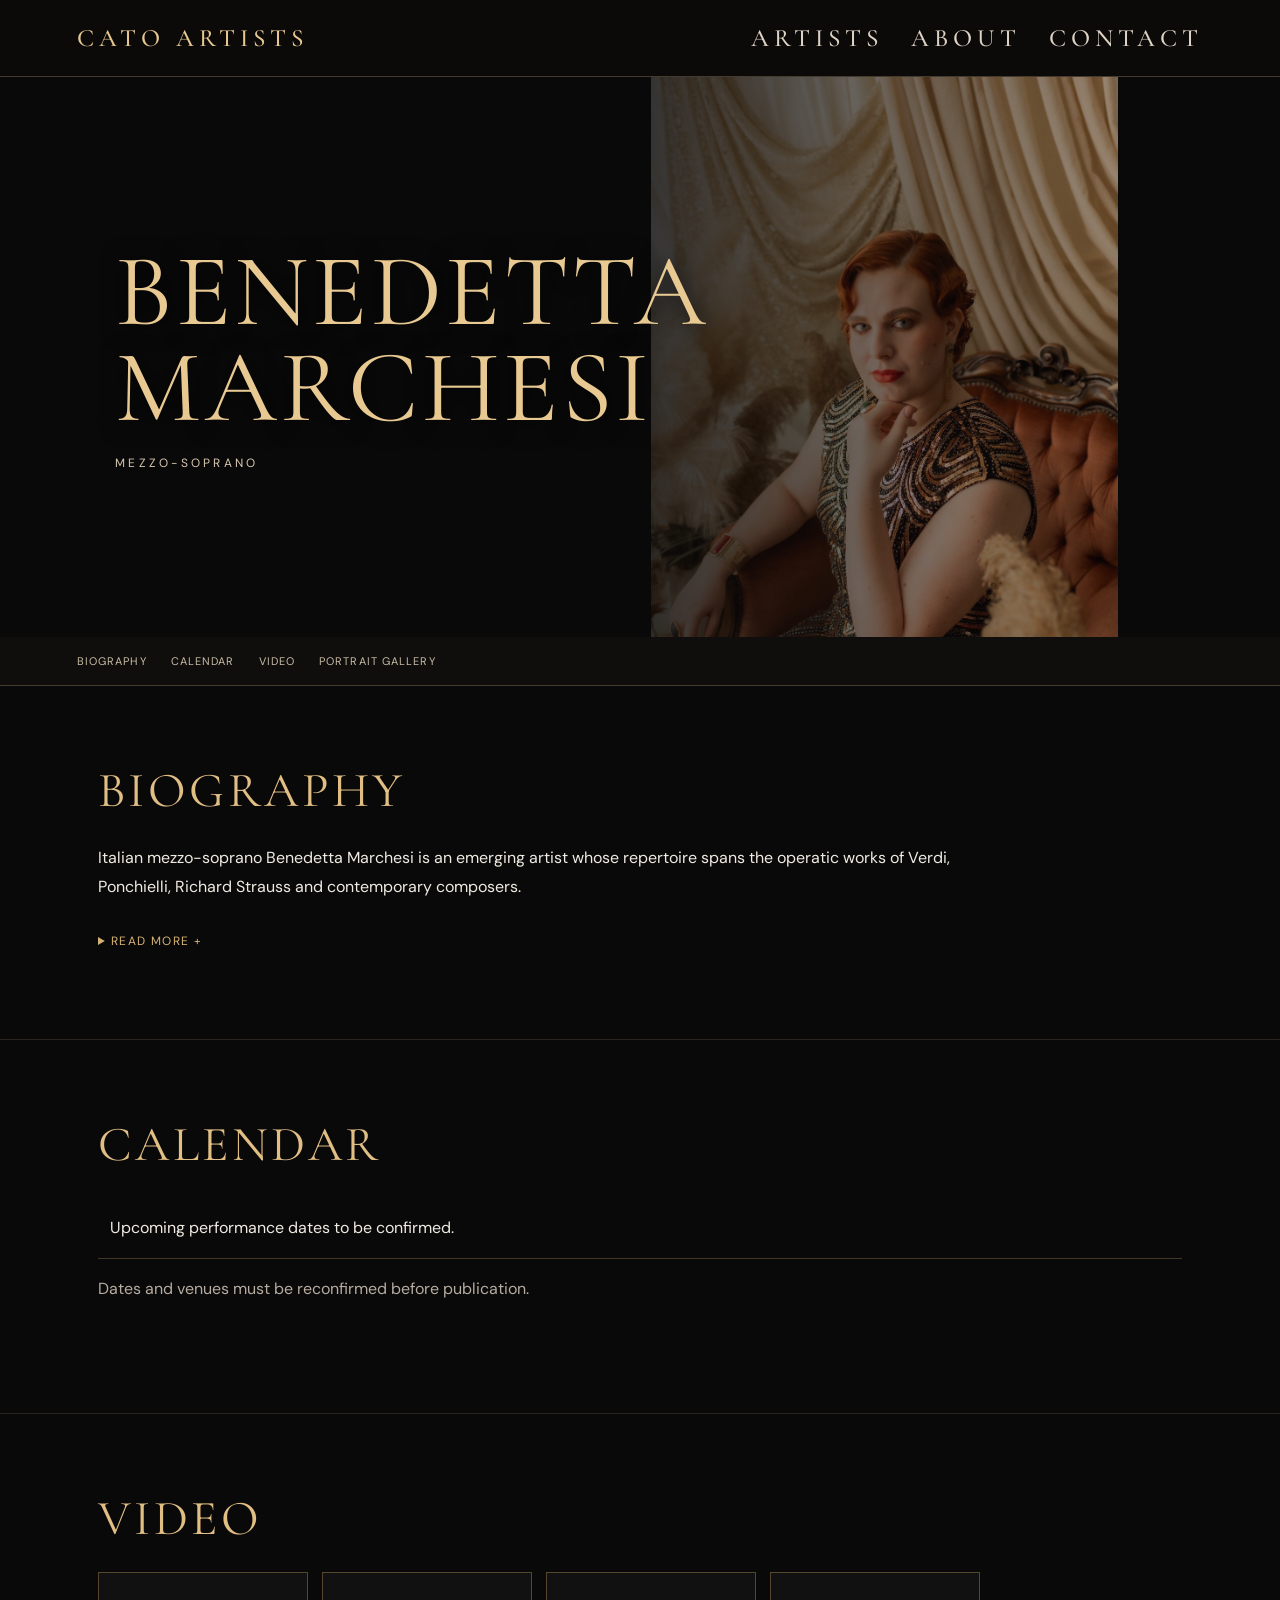
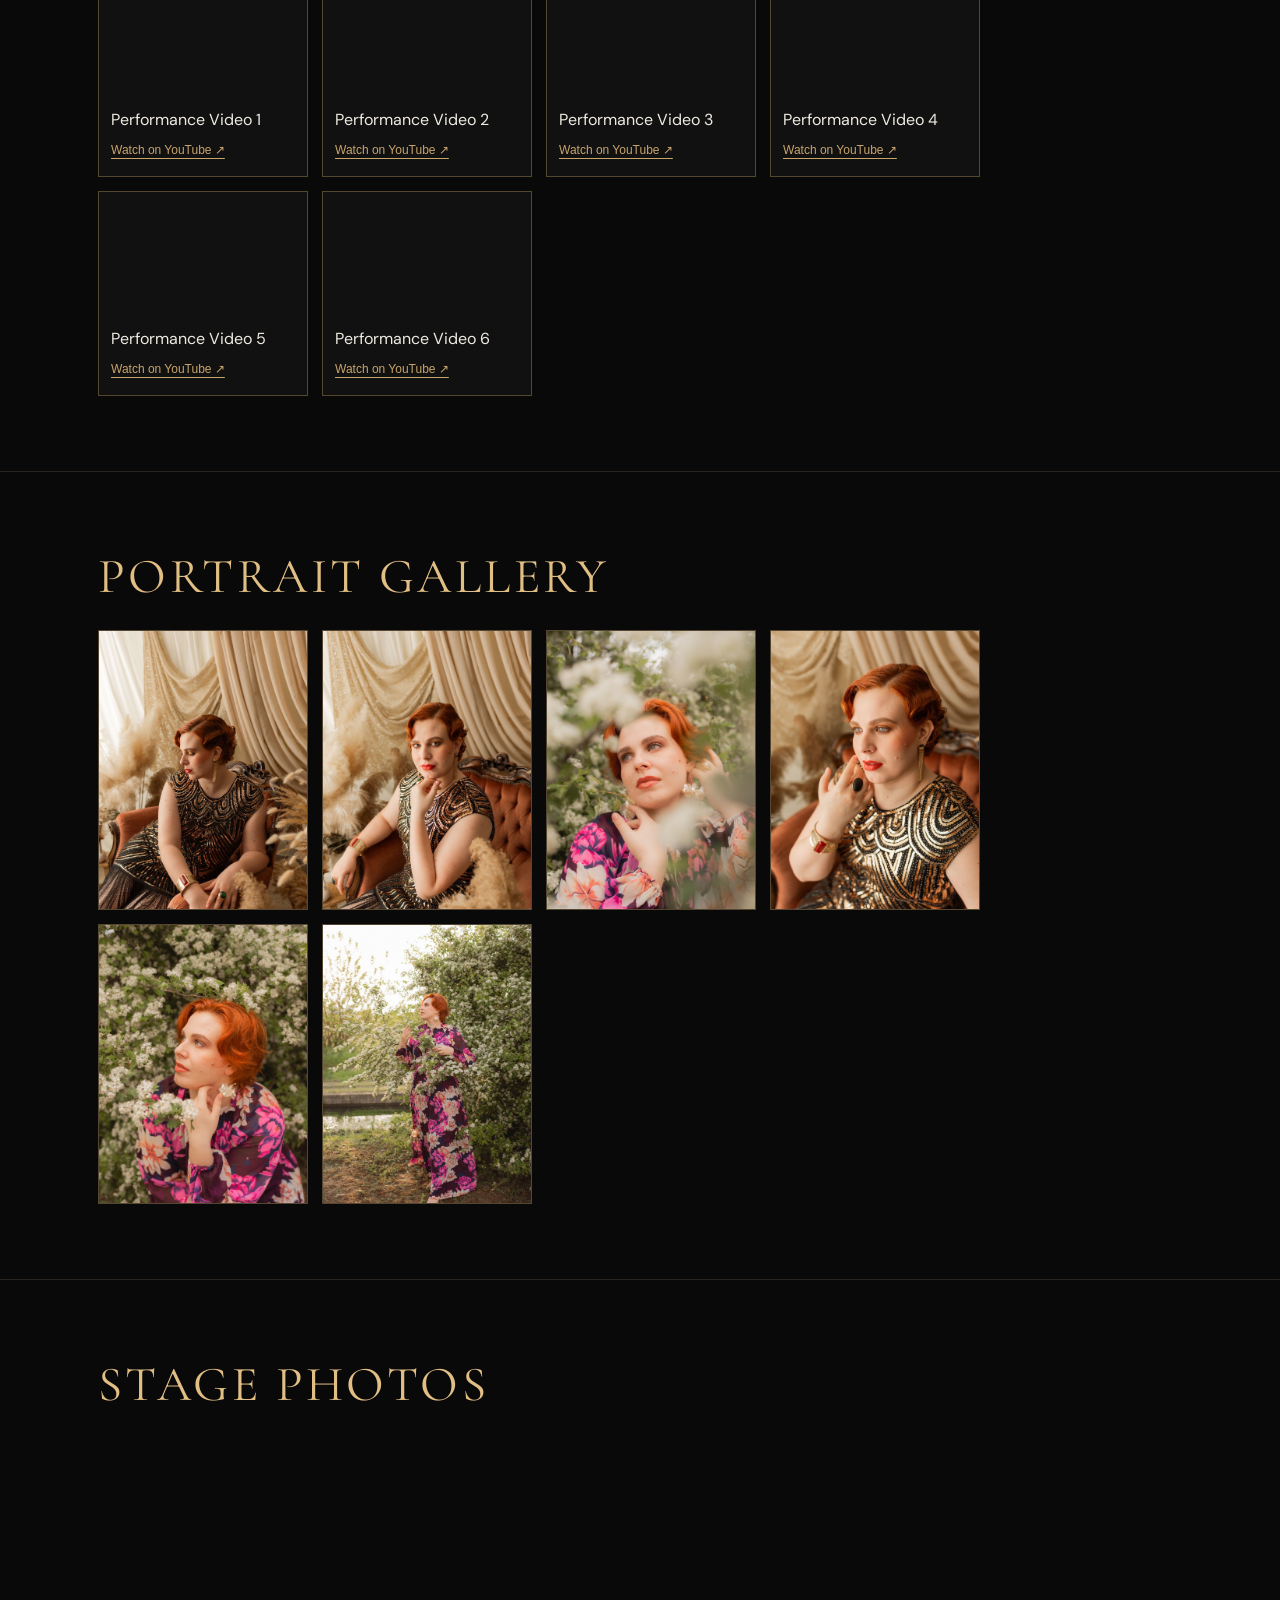
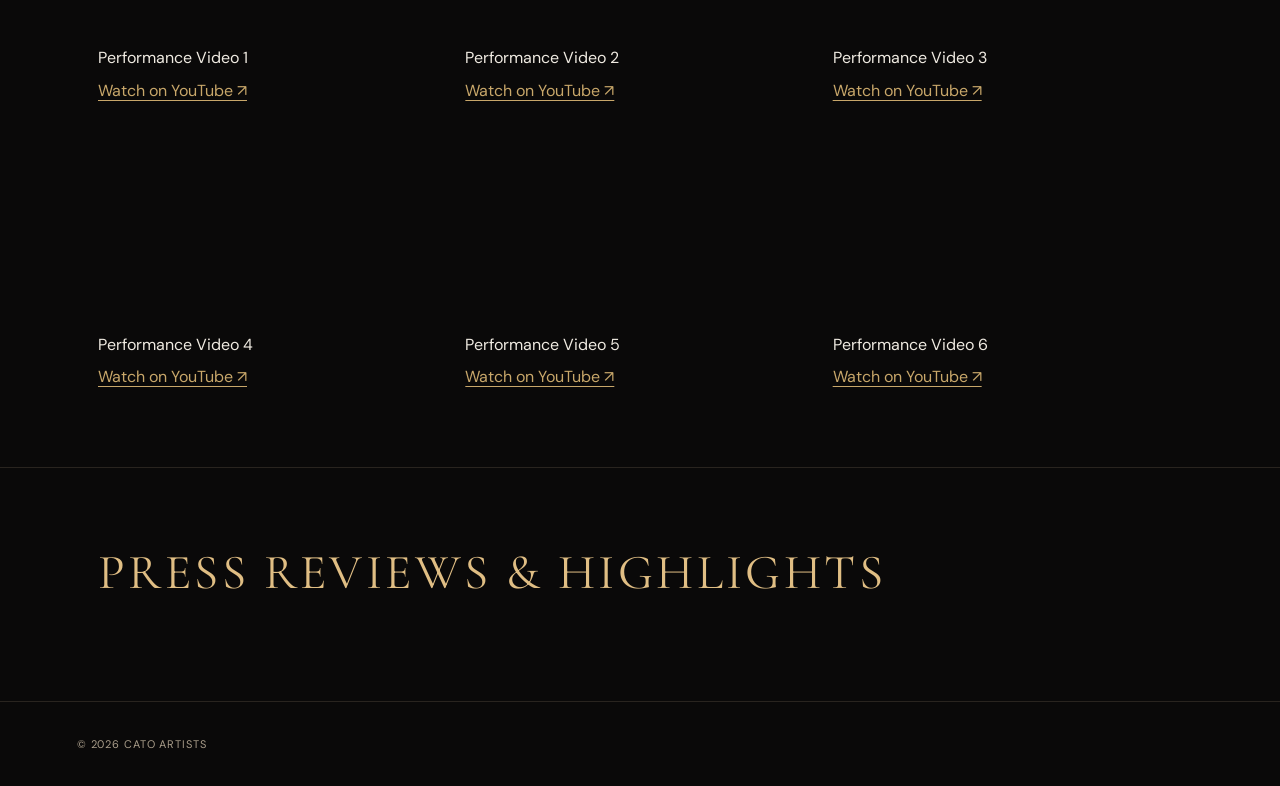
==== commit 65647cb4: "Add files via upload" ====
--- a/benedetta-marchesi.html
+++ b/benedetta-marchesi.html
@@ -1,3 +1,3 @@
 <!DOCTYPE html>
 
-<html lang="en"><head><meta charset="utf-8"/><meta content="width=device-width,initial-scale=1" name="viewport"/><title>Benedetta Marchesi | CATO ARTISTS</title><link href="style.css" rel="stylesheet"/></head><body><header><a href="index.html">CATO ARTISTS</a><div class="top-links"><a href="index.html#artists">Artists</a><a href="index.html#about">About</a><a href="index.html#contact">Contact</a></div></header><div class="hero benedetta-hero"><div><h1 data-cms-text="text_1">BENEDETTA MARCHESI</h1><div class="voice">Mezzo-soprano</div></div></div><nav><a href="#biography">Biography</a><a href="#calendar">Calendar</a><a href="#video">Video</a><a href="#portraits">Portrait Gallery</a></nav><section id="biography"><div class="wrap"><h2 data-cms-text="text_2">Biography</h2><p data-cms-text="text_3">Italian mezzo-soprano Benedetta Marchesi is an emerging artist whose repertoire spans the operatic works of Verdi, Ponchielli, Richard Strauss and contemporary composers.</p><details><summary>Read more +</summary><p data-cms-text="text_4">Her recent engagements include Die Zweite Magd in Richard Strauss’ Elektra at Teatro Verdi di Trieste in June 2026, conducted by Enrico Calesso and directed by Marco Filiberti, and Flora Bervoix in Verdi’s La traviata at the Ho Guom Opera House in Hanoi in July 2026, under Vanessa Benelli Mosell and Arnaud Bernard.</p><p data-cms-text="text_5">In February 2025, she appeared as La Cieca in Ponchielli’s La Gioconda at Teatro Lirico di Cagliari, conducted by Fabio Mastrangelo and directed by Filippo Tonon. In December 2024, she performed Flora Bervoix in La traviata at Teatro Nuovo Giovanni da Udine.</p><p data-cms-text="text_6">In 2024, Marchesi made her debut at Teatro dell’Opera di Roma in the world premiere of Silvia Colasanti’s L’ultimo viaggio di Sindbad, directed by Luca Micheletti and conducted by Enrico Pagano.</p><p data-cms-text="text_7">Born in the province of Bergamo, Italy, Marchesi began studying piano and music theory as a child, and developed her artistry through choral singing before graduating summa cum laude with a Master’s degree in Opera Singing.</p><p data-cms-text="text_8">Her distinctions include the Pauline Viardot Prize at the 17th Ruggero Leoncavallo International Opera Competition, Third Prize and the Audience Award at the 9th Felice Lattuada International Opera Singing Competition, and a scholarship for advanced vocal studies at the University of Southern Maine in Portland.</p><p data-cms-text="text_9">Marchesi has also worked as a singer, actress and arranger on interdisciplinary projects, including the soundtrack to Gabriele Fabbro’s film Trifole. She continues her advanced vocal studies with tenor Marco Berti.</p></details></div></section><section id="calendar"><div class="wrap"><h2 data-cms-text="text_10">Calendar</h2><table class="calendar"><tr><td colspan="3">Upcoming performance dates to be confirmed.</td></tr></table><p class="muted" data-cms-text="text_11">Dates and venues must be reconfirmed before publication.</p></div></section><section id="video"><div class="wrap"><h2 data-cms-text="text_12">Video</h2><div class="tiles"><div class="video-card"><iframe allow="accelerometer; autoplay; clipboard-write; encrypted-media; gyroscope; picture-in-picture; web-share" allowfullscreen="" data-cms-url="video_1" loading="lazy" src="https://www.youtube-nocookie.com/embed/Ofb8SBFbZrU" title="Benedetta Marchesi — Performance video 1"></iframe><p data-cms-text="text_13">Performance Video 1</p><a data-cms-href="link_9" data-cms-text="text_14" href="https://www.youtube.com/watch?v=Ofb8SBFbZrU" rel="noopener noreferrer" target="_blank">Watch on YouTube ↗</a></div><div class="video-card"><iframe allow="accelerometer; autoplay; clipboard-write; encrypted-media; gyroscope; picture-in-picture; web-share" allowfullscreen="" data-cms-url="video_2" loading="lazy" src="https://www.youtube-nocookie.com/embed/Zg5YnvewwBA" title="Benedetta Marchesi — Performance video 2"></iframe><p data-cms-text="text_15">Performance Video 2</p><a data-cms-href="link_10" data-cms-text="text_16" href="https://www.youtube.com/watch?v=Zg5YnvewwBA" rel="noopener noreferrer" target="_blank">Watch on YouTube ↗</a></div><div class="video-card"><iframe allow="accelerometer; autoplay; clipboard-write; encrypted-media; gyroscope; picture-in-picture; web-share" allowfullscreen="" data-cms-url="video_3" loading="lazy" src="https://www.youtube-nocookie.com/embed/3W6LnbmYIo0" title="Benedetta Marchesi — Performance video 3"></iframe><p data-cms-text="text_17">Performance Video 3</p><a data-cms-href="link_11" data-cms-text="text_18" href="https://www.youtube.com/watch?v=3W6LnbmYIo0" rel="noopener noreferrer" target="_blank">Watch on YouTube ↗</a></div><div class="video-card"><iframe allow="accelerometer; autoplay; clipboard-write; encrypted-media; gyroscope; picture-in-picture; web-share" allowfullscreen="" data-cms-url="video_4" loading="lazy" src="https://www.youtube-nocookie.com/embed/o7xOXp3SbHE" title="Benedetta Marchesi — Performance video 4"></iframe><p data-cms-text="text_19">Performance Video 4</p><a data-cms-href="link_12" data-cms-text="text_20" href="https://www.youtube.com/watch?v=o7xOXp3SbHE" rel="noopener noreferrer" target="_blank">Watch on YouTube ↗</a></div><div class="video-card"><iframe allow="accelerometer; autoplay; clipboard-write; encrypted-media; gyroscope; picture-in-picture; web-share" allowfullscreen="" data-cms-url="video_5" loading="lazy" src="https://www.youtube-nocookie.com/embed/DgiZcQC7Wjo" title="Benedetta Marchesi — Performance video 5"></iframe><p data-cms-text="text_21">Performance Video 5</p><a data-cms-href="link_13" data-cms-text="text_22" href="https://www.youtube.com/watch?v=DgiZcQC7Wjo" rel="noopener noreferrer" target="_blank">Watch on YouTube ↗</a></div><div class="video-card"><iframe allow="accelerometer; autoplay; clipboard-write; encrypted-media; gyroscope; picture-in-picture; web-share" allowfullscreen="" data-cms-url="video_6" loading="lazy" src="https://www.youtube-nocookie.com/embed/24eoZLfMqOw" title="Benedetta Marchesi — Performance video 6"></iframe><p data-cms-text="text_23">Performance Video 6</p><a data-cms-href="link_14" data-cms-text="text_24" href="https://www.youtube.com/watch?v=24eoZLfMqOw" rel="noopener noreferrer" target="_blank">Watch on YouTube ↗</a></div></div></div></section><section id="portraits"><div class="wrap"><h2 data-cms-text="text_25">Portrait Gallery</h2><div class="tiles"><a aria-label="Open Benedetta Marchesi portrait 1" class="portrait-link" href="images/benedetta-marchesi/portrait-1.jpg" target="_blank"><img alt="Benedetta Marchesi — portrait 1" data-cms-image="image_1" loading="lazy" src="images/benedetta-marchesi/portrait-1.jpg"/></a><a aria-label="Open Benedetta Marchesi portrait 2" class="portrait-link" href="images/benedetta-marchesi/portrait-2.jpg" target="_blank"><img alt="Benedetta Marchesi — portrait 2" data-cms-image="image_2" loading="lazy" src="images/benedetta-marchesi/portrait-2.jpg"/></a><a aria-label="Open Benedetta Marchesi portrait 3" class="portrait-link" href="images/benedetta-marchesi/portrait-3.jpg" target="_blank"><img alt="Benedetta Marchesi — portrait 3" data-cms-image="image_3" loading="lazy" src="images/benedetta-marchesi/portrait-3.jpg"/></a><a aria-label="Open Benedetta Marchesi portrait 4" class="portrait-link" href="images/benedetta-marchesi/portrait-4.jpg" target="_blank"><img alt="Benedetta Marchesi — portrait 4" data-cms-image="image_4" loading="lazy" src="images/benedetta-marchesi/portrait-4.jpg"/></a><a aria-label="Open Benedetta Marchesi portrait 5" class="portrait-link" href="images/benedetta-marchesi/portrait-5.jpg" target="_blank"><img alt="Benedetta Marchesi — portrait 5" data-cms-image="image_5" loading="lazy" src="images/benedetta-marchesi/portrait-5.jpg"/></a><a aria-label="Open Benedetta Marchesi portrait 6" class="portrait-link" href="images/benedetta-marchesi/portrait-6.jpg" target="_blank"><img alt="Benedetta Marchesi — portrait 6" data-cms-image="image_6" loading="lazy" src="images/benedetta-marchesi/portrait-6.jpg"/></a></div></div></section><section class="artist-gallery-section" hidden="" id="artist-gallery"><div class="wrap"><h2>Stage Photos</h2><div class="cato-carousel"><button aria-label="Previous photo" class="carousel-arrow prev" type="button">‹</button><div class="cato-carousel-track"></div><button aria-label="Next photo" class="carousel-arrow next" type="button">›</button></div><div class="gallery-video-grid"></div></div></section><footer>© 2026 CATO ARTISTS</footer><script defer="True" src="cms-content.js"></script></body></html>+<html lang="en"><head><meta charset="utf-8"/><meta content="width=device-width,initial-scale=1" name="viewport"/><title>Benedetta Marchesi | CATO ARTISTS</title><link href="style.css" rel="stylesheet"/></head><body><header><a href="index.html">CATO ARTISTS</a><div class="top-links"><a href="index.html#artists">Artists</a><a href="index.html#about">About</a><a href="index.html#contact">Contact</a></div></header><div class="hero benedetta-hero"><div><h1 data-cms-text="text_1">BENEDETTA MARCHESI</h1><div class="voice">Mezzo-soprano</div></div></div><nav><a href="#biography">Biography</a><a href="#calendar">Calendar</a><a href="#video">Video</a><a href="#portraits">Portrait Gallery</a></nav><section id="biography"><div class="wrap"><h2 data-cms-text="text_2">Biography</h2><p data-cms-text="text_3">Italian mezzo-soprano Benedetta Marchesi is an emerging artist whose repertoire spans the operatic works of Verdi, Ponchielli, Richard Strauss and contemporary composers.</p><details><summary>Read more +</summary><p data-cms-text="text_4">Her recent engagements include Die Zweite Magd in Richard Strauss’ Elektra at Teatro Verdi di Trieste in June 2026, conducted by Enrico Calesso and directed by Marco Filiberti, and Flora Bervoix in Verdi’s La traviata at the Ho Guom Opera House in Hanoi in July 2026, under Vanessa Benelli Mosell and Arnaud Bernard.</p><p data-cms-text="text_5">In February 2025, she appeared as La Cieca in Ponchielli’s La Gioconda at Teatro Lirico di Cagliari, conducted by Fabio Mastrangelo and directed by Filippo Tonon. In December 2024, she performed Flora Bervoix in La traviata at Teatro Nuovo Giovanni da Udine.</p><p data-cms-text="text_6">In 2024, Marchesi made her debut at Teatro dell’Opera di Roma in the world premiere of Silvia Colasanti’s L’ultimo viaggio di Sindbad, directed by Luca Micheletti and conducted by Enrico Pagano.</p><p data-cms-text="text_7">Born in the province of Bergamo, Italy, Marchesi began studying piano and music theory as a child, and developed her artistry through choral singing before graduating summa cum laude with a Master’s degree in Opera Singing.</p><p data-cms-text="text_8">Her distinctions include the Pauline Viardot Prize at the 17th Ruggero Leoncavallo International Opera Competition, Third Prize and the Audience Award at the 9th Felice Lattuada International Opera Singing Competition, and a scholarship for advanced vocal studies at the University of Southern Maine in Portland.</p><p data-cms-text="text_9">Marchesi has also worked as a singer, actress and arranger on interdisciplinary projects, including the soundtrack to Gabriele Fabbro’s film Trifole. She continues her advanced vocal studies with tenor Marco Berti.</p></details></div></section><section id="calendar"><div class="wrap"><h2 data-cms-text="text_10">Calendar</h2><table class="calendar"><tr><td colspan="3">Upcoming performance dates to be confirmed.</td></tr></table><p class="muted" data-cms-text="text_11">Dates and venues must be reconfirmed before publication.</p></div><div id="cms-calendar-list"></div></section><section id="video"><div class="wrap"><h2 data-cms-text="text_12">Video</h2><div class="tiles"><div class="video-card"><iframe allow="accelerometer; autoplay; clipboard-write; encrypted-media; gyroscope; picture-in-picture; web-share" allowfullscreen="" data-cms-url="video_1" loading="lazy" src="https://www.youtube-nocookie.com/embed/Ofb8SBFbZrU" title="Benedetta Marchesi — Performance video 1"></iframe><p data-cms-text="text_13">Performance Video 1</p><a data-cms-href="link_9" data-cms-text="text_14" href="https://www.youtube.com/watch?v=Ofb8SBFbZrU" rel="noopener noreferrer" target="_blank">Watch on YouTube ↗</a></div><div class="video-card"><iframe allow="accelerometer; autoplay; clipboard-write; encrypted-media; gyroscope; picture-in-picture; web-share" allowfullscreen="" data-cms-url="video_2" loading="lazy" src="https://www.youtube-nocookie.com/embed/Zg5YnvewwBA" title="Benedetta Marchesi — Performance video 2"></iframe><p data-cms-text="text_15">Performance Video 2</p><a data-cms-href="link_10" data-cms-text="text_16" href="https://www.youtube.com/watch?v=Zg5YnvewwBA" rel="noopener noreferrer" target="_blank">Watch on YouTube ↗</a></div><div class="video-card"><iframe allow="accelerometer; autoplay; clipboard-write; encrypted-media; gyroscope; picture-in-picture; web-share" allowfullscreen="" data-cms-url="video_3" loading="lazy" src="https://www.youtube-nocookie.com/embed/3W6LnbmYIo0" title="Benedetta Marchesi — Performance video 3"></iframe><p data-cms-text="text_17">Performance Video 3</p><a data-cms-href="link_11" data-cms-text="text_18" href="https://www.youtube.com/watch?v=3W6LnbmYIo0" rel="noopener noreferrer" target="_blank">Watch on YouTube ↗</a></div><div class="video-card"><iframe allow="accelerometer; autoplay; clipboard-write; encrypted-media; gyroscope; picture-in-picture; web-share" allowfullscreen="" data-cms-url="video_4" loading="lazy" src="https://www.youtube-nocookie.com/embed/o7xOXp3SbHE" title="Benedetta Marchesi — Performance video 4"></iframe><p data-cms-text="text_19">Performance Video 4</p><a data-cms-href="link_12" data-cms-text="text_20" href="https://www.youtube.com/watch?v=o7xOXp3SbHE" rel="noopener noreferrer" target="_blank">Watch on YouTube ↗</a></div><div class="video-card"><iframe allow="accelerometer; autoplay; clipboard-write; encrypted-media; gyroscope; picture-in-picture; web-share" allowfullscreen="" data-cms-url="video_5" loading="lazy" src="https://www.youtube-nocookie.com/embed/DgiZcQC7Wjo" title="Benedetta Marchesi — Performance video 5"></iframe><p data-cms-text="text_21">Performance Video 5</p><a data-cms-href="link_13" data-cms-text="text_22" href="https://www.youtube.com/watch?v=DgiZcQC7Wjo" rel="noopener noreferrer" target="_blank">Watch on YouTube ↗</a></div><div class="video-card"><iframe allow="accelerometer; autoplay; clipboard-write; encrypted-media; gyroscope; picture-in-picture; web-share" allowfullscreen="" data-cms-url="video_6" loading="lazy" src="https://www.youtube-nocookie.com/embed/24eoZLfMqOw" title="Benedetta Marchesi — Performance video 6"></iframe><p data-cms-text="text_23">Performance Video 6</p><a data-cms-href="link_14" data-cms-text="text_24" href="https://www.youtube.com/watch?v=24eoZLfMqOw" rel="noopener noreferrer" target="_blank">Watch on YouTube ↗</a></div></div></div></section><section id="portraits"><div class="wrap"><h2 data-cms-text="text_25">Portrait Gallery</h2><div class="tiles"><a aria-label="Open Benedetta Marchesi portrait 1" class="portrait-link" href="images/benedetta-marchesi/portrait-1.jpg" target="_blank"><img alt="Benedetta Marchesi — portrait 1" data-cms-image="image_1" loading="lazy" src="images/benedetta-marchesi/portrait-1.jpg"/></a><a aria-label="Open Benedetta Marchesi portrait 2" class="portrait-link" href="images/benedetta-marchesi/portrait-2.jpg" target="_blank"><img alt="Benedetta Marchesi — portrait 2" data-cms-image="image_2" loading="lazy" src="images/benedetta-marchesi/portrait-2.jpg"/></a><a aria-label="Open Benedetta Marchesi portrait 3" class="portrait-link" href="images/benedetta-marchesi/portrait-3.jpg" target="_blank"><img alt="Benedetta Marchesi — portrait 3" data-cms-image="image_3" loading="lazy" src="images/benedetta-marchesi/portrait-3.jpg"/></a><a aria-label="Open Benedetta Marchesi portrait 4" class="portrait-link" href="images/benedetta-marchesi/portrait-4.jpg" target="_blank"><img alt="Benedetta Marchesi — portrait 4" data-cms-image="image_4" loading="lazy" src="images/benedetta-marchesi/portrait-4.jpg"/></a><a aria-label="Open Benedetta Marchesi portrait 5" class="portrait-link" href="images/benedetta-marchesi/portrait-5.jpg" target="_blank"><img alt="Benedetta Marchesi — portrait 5" data-cms-image="image_5" loading="lazy" src="images/benedetta-marchesi/portrait-5.jpg"/></a><a aria-label="Open Benedetta Marchesi portrait 6" class="portrait-link" href="images/benedetta-marchesi/portrait-6.jpg" target="_blank"><img alt="Benedetta Marchesi — portrait 6" data-cms-image="image_6" loading="lazy" src="images/benedetta-marchesi/portrait-6.jpg"/></a></div></div></section><section class="artist-gallery-section" hidden="" id="artist-gallery"><div class="wrap"><h2>Stage Photos</h2><div class="cato-carousel"><button aria-label="Previous photo" class="carousel-arrow prev" type="button">‹</button><div class="cato-carousel-track"></div><button aria-label="Next photo" class="carousel-arrow next" type="button">›</button></div><div class="gallery-video-grid"></div></div></section><section id="press"><div class="wrap"><h2>Press Reviews &amp; Highlights</h2></div><div id="cms-reviews-list"></div></section><footer>© 2026 CATO ARTISTS</footer><script defer="True" src="cms-content.js"></script></body></html>
--- a/style.css
+++ b/style.css
@@ -67,3 +67,11 @@
 .artist-gallery-section .gallery-video-item p{margin:10px 0 5px}
 .artist-gallery-section .gallery-video-item a{color:#c8a76a}
 @media(max-width:650px){.artist-gallery-section .stage-slide{flex-basis:78%}}
+
+/* CMS repeatable sections */
+[hidden] { display: none !important; }
+#cms-calendar-list { margin-top: 18px; }
+#cms-reviews-list blockquote { max-width: 100%; }
+#artist-gallery .gallery-video-grid { display:grid; grid-template-columns:repeat(auto-fit,minmax(260px,1fr)); gap:18px; margin-top:24px; }
+#artist-gallery .gallery-video-item iframe { width:100%; aspect-ratio:16/9; border:0; display:block; }
+#artist-gallery .gallery-video-item p { margin:10px 0 4px; }
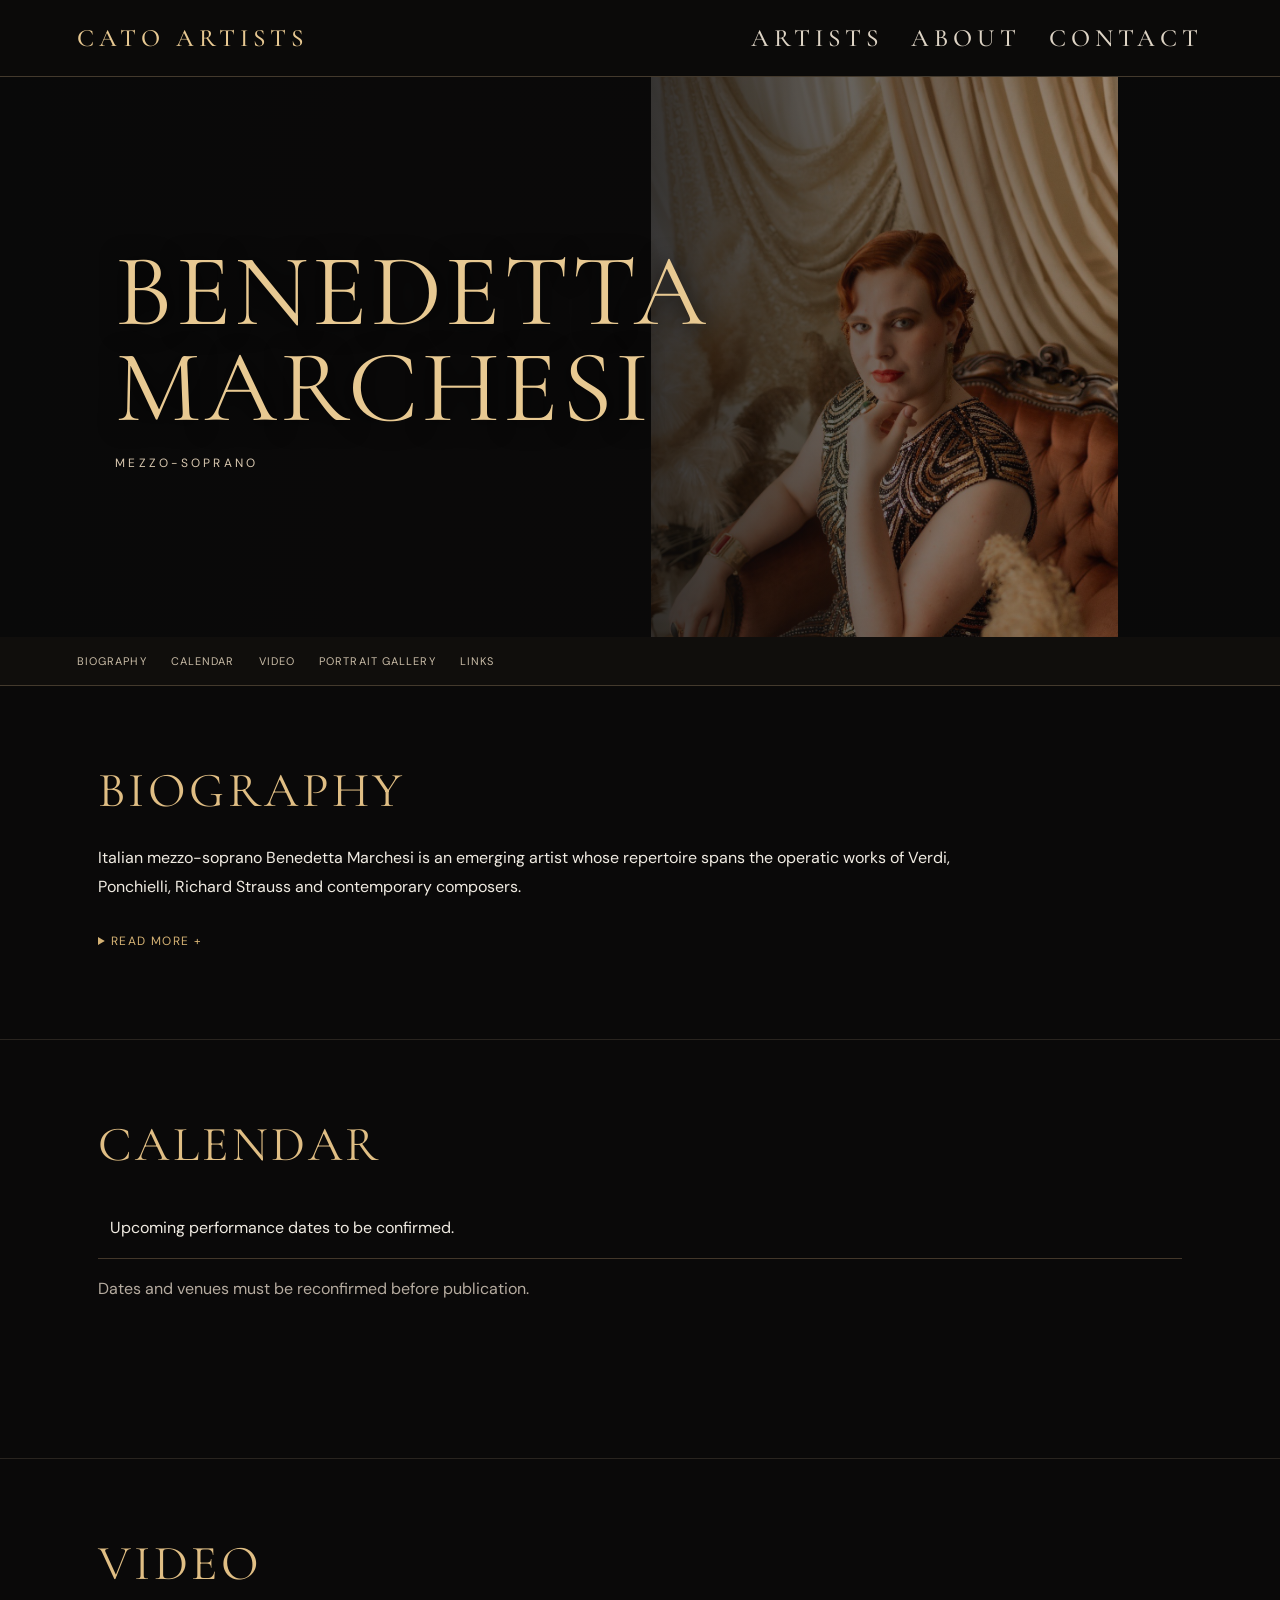
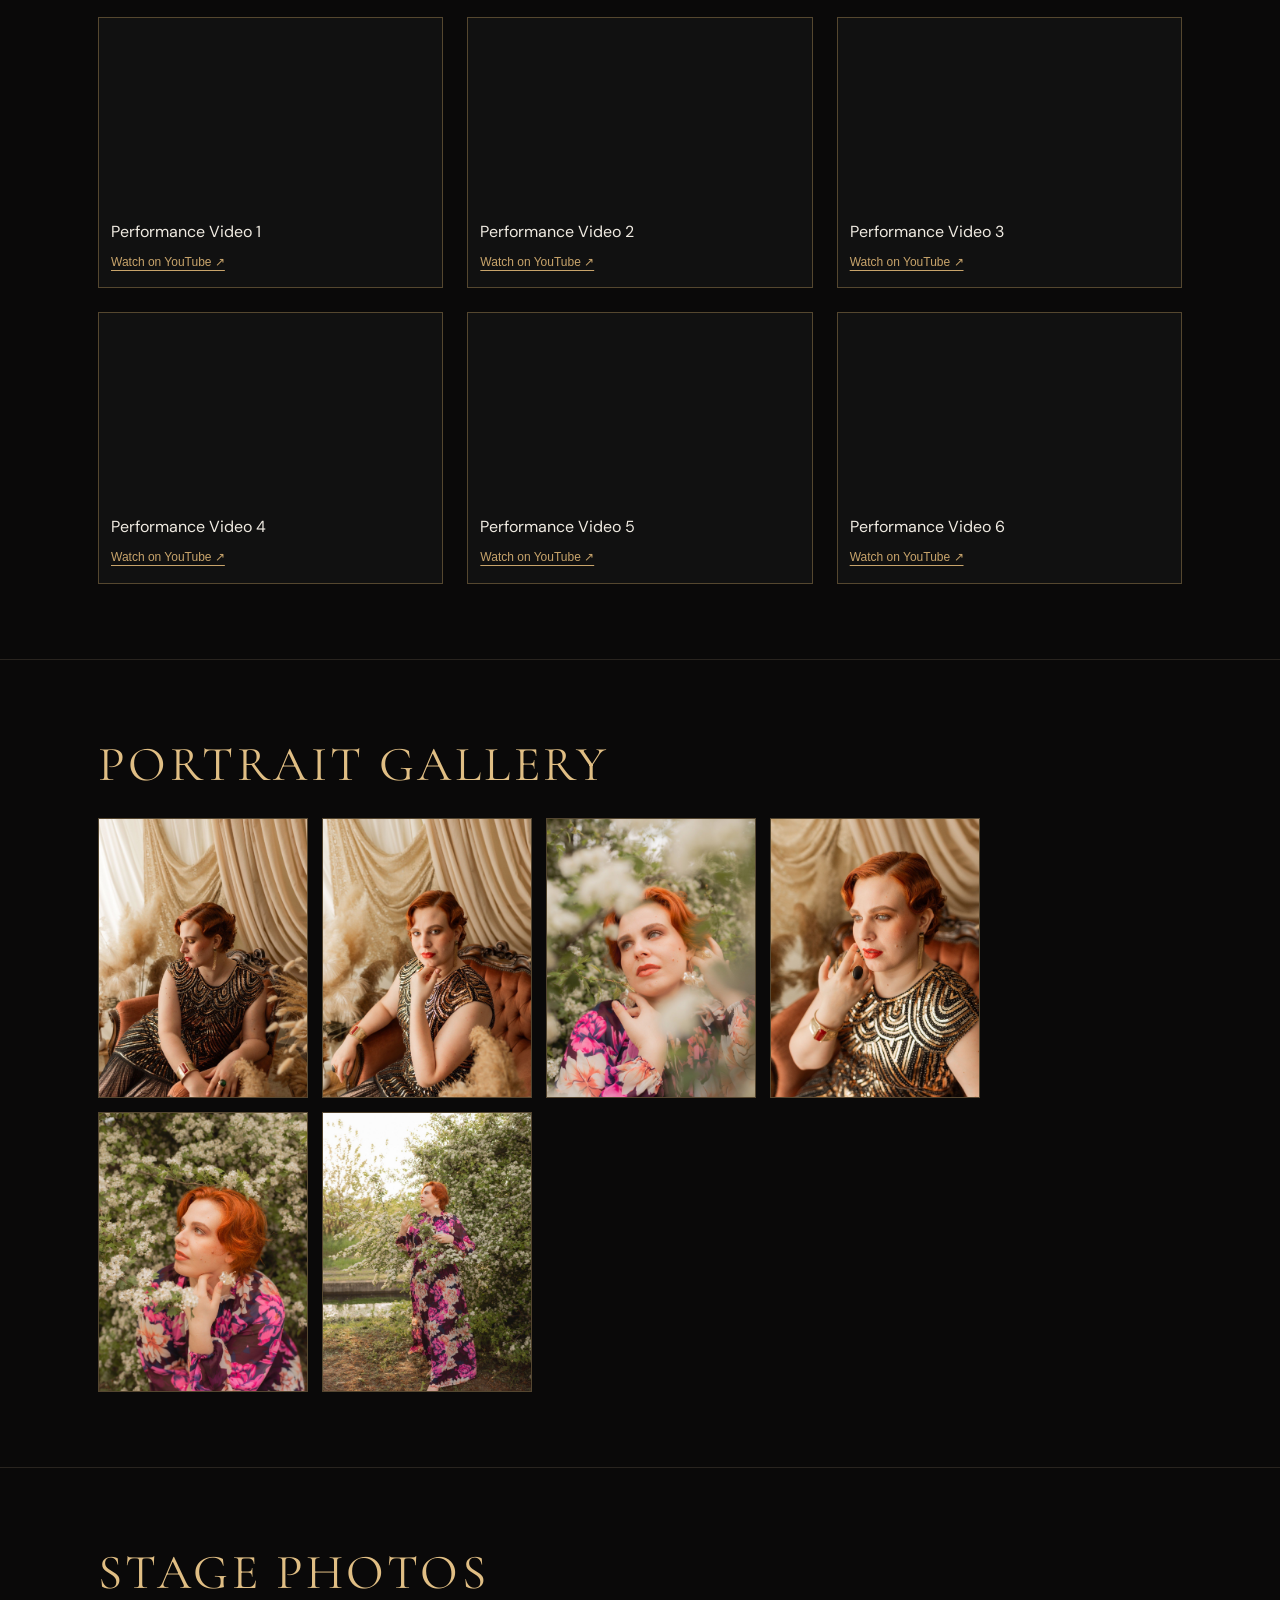
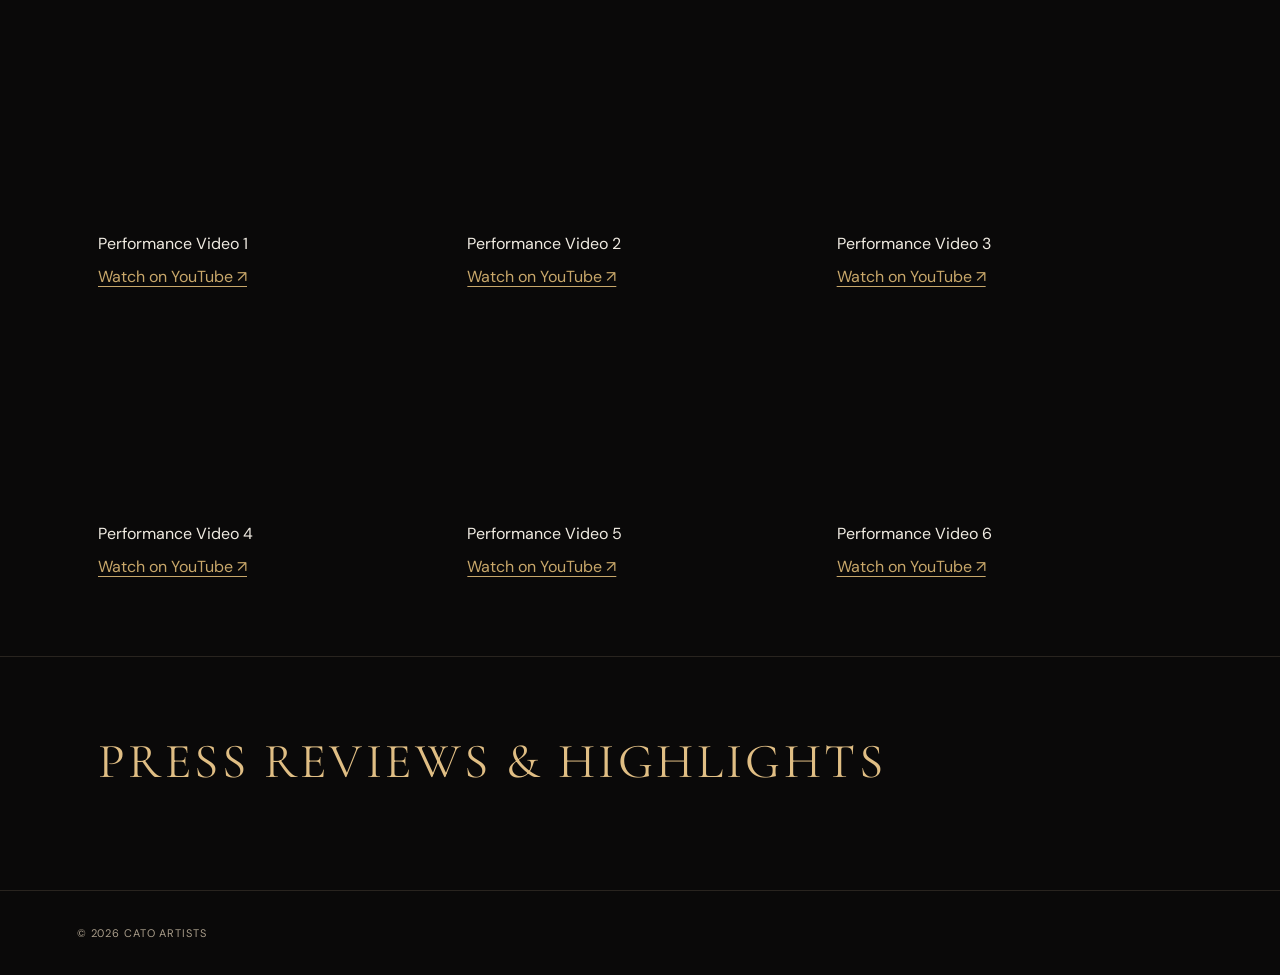
==== commit 1e6e03c8: "Add files via upload" ====
--- a/benedetta-marchesi.html
+++ b/benedetta-marchesi.html
@@ -1,3 +1,3 @@
 <!DOCTYPE html>
 
-<html lang="en"><head><meta charset="utf-8"/><meta content="width=device-width,initial-scale=1" name="viewport"/><title>Benedetta Marchesi | CATO ARTISTS</title><link href="style.css" rel="stylesheet"/></head><body><header><a href="index.html">CATO ARTISTS</a><div class="top-links"><a href="index.html#artists">Artists</a><a href="index.html#about">About</a><a href="index.html#contact">Contact</a></div></header><div class="hero benedetta-hero"><div><h1 data-cms-text="text_1">BENEDETTA MARCHESI</h1><div class="voice">Mezzo-soprano</div></div></div><nav><a href="#biography">Biography</a><a href="#calendar">Calendar</a><a href="#video">Video</a><a href="#portraits">Portrait Gallery</a></nav><section id="biography"><div class="wrap"><h2 data-cms-text="text_2">Biography</h2><p data-cms-text="text_3">Italian mezzo-soprano Benedetta Marchesi is an emerging artist whose repertoire spans the operatic works of Verdi, Ponchielli, Richard Strauss and contemporary composers.</p><details><summary>Read more +</summary><p data-cms-text="text_4">Her recent engagements include Die Zweite Magd in Richard Strauss’ Elektra at Teatro Verdi di Trieste in June 2026, conducted by Enrico Calesso and directed by Marco Filiberti, and Flora Bervoix in Verdi’s La traviata at the Ho Guom Opera House in Hanoi in July 2026, under Vanessa Benelli Mosell and Arnaud Bernard.</p><p data-cms-text="text_5">In February 2025, she appeared as La Cieca in Ponchielli’s La Gioconda at Teatro Lirico di Cagliari, conducted by Fabio Mastrangelo and directed by Filippo Tonon. In December 2024, she performed Flora Bervoix in La traviata at Teatro Nuovo Giovanni da Udine.</p><p data-cms-text="text_6">In 2024, Marchesi made her debut at Teatro dell’Opera di Roma in the world premiere of Silvia Colasanti’s L’ultimo viaggio di Sindbad, directed by Luca Micheletti and conducted by Enrico Pagano.</p><p data-cms-text="text_7">Born in the province of Bergamo, Italy, Marchesi began studying piano and music theory as a child, and developed her artistry through choral singing before graduating summa cum laude with a Master’s degree in Opera Singing.</p><p data-cms-text="text_8">Her distinctions include the Pauline Viardot Prize at the 17th Ruggero Leoncavallo International Opera Competition, Third Prize and the Audience Award at the 9th Felice Lattuada International Opera Singing Competition, and a scholarship for advanced vocal studies at the University of Southern Maine in Portland.</p><p data-cms-text="text_9">Marchesi has also worked as a singer, actress and arranger on interdisciplinary projects, including the soundtrack to Gabriele Fabbro’s film Trifole. She continues her advanced vocal studies with tenor Marco Berti.</p></details></div></section><section id="calendar"><div class="wrap"><h2 data-cms-text="text_10">Calendar</h2><table class="calendar"><tr><td colspan="3">Upcoming performance dates to be confirmed.</td></tr></table><p class="muted" data-cms-text="text_11">Dates and venues must be reconfirmed before publication.</p></div><div id="cms-calendar-list"></div></section><section id="video"><div class="wrap"><h2 data-cms-text="text_12">Video</h2><div class="tiles"><div class="video-card"><iframe allow="accelerometer; autoplay; clipboard-write; encrypted-media; gyroscope; picture-in-picture; web-share" allowfullscreen="" data-cms-url="video_1" loading="lazy" src="https://www.youtube-nocookie.com/embed/Ofb8SBFbZrU" title="Benedetta Marchesi — Performance video 1"></iframe><p data-cms-text="text_13">Performance Video 1</p><a data-cms-href="link_9" data-cms-text="text_14" href="https://www.youtube.com/watch?v=Ofb8SBFbZrU" rel="noopener noreferrer" target="_blank">Watch on YouTube ↗</a></div><div class="video-card"><iframe allow="accelerometer; autoplay; clipboard-write; encrypted-media; gyroscope; picture-in-picture; web-share" allowfullscreen="" data-cms-url="video_2" loading="lazy" src="https://www.youtube-nocookie.com/embed/Zg5YnvewwBA" title="Benedetta Marchesi — Performance video 2"></iframe><p data-cms-text="text_15">Performance Video 2</p><a data-cms-href="link_10" data-cms-text="text_16" href="https://www.youtube.com/watch?v=Zg5YnvewwBA" rel="noopener noreferrer" target="_blank">Watch on YouTube ↗</a></div><div class="video-card"><iframe allow="accelerometer; autoplay; clipboard-write; encrypted-media; gyroscope; picture-in-picture; web-share" allowfullscreen="" data-cms-url="video_3" loading="lazy" src="https://www.youtube-nocookie.com/embed/3W6LnbmYIo0" title="Benedetta Marchesi — Performance video 3"></iframe><p data-cms-text="text_17">Performance Video 3</p><a data-cms-href="link_11" data-cms-text="text_18" href="https://www.youtube.com/watch?v=3W6LnbmYIo0" rel="noopener noreferrer" target="_blank">Watch on YouTube ↗</a></div><div class="video-card"><iframe allow="accelerometer; autoplay; clipboard-write; encrypted-media; gyroscope; picture-in-picture; web-share" allowfullscreen="" data-cms-url="video_4" loading="lazy" src="https://www.youtube-nocookie.com/embed/o7xOXp3SbHE" title="Benedetta Marchesi — Performance video 4"></iframe><p data-cms-text="text_19">Performance Video 4</p><a data-cms-href="link_12" data-cms-text="text_20" href="https://www.youtube.com/watch?v=o7xOXp3SbHE" rel="noopener noreferrer" target="_blank">Watch on YouTube ↗</a></div><div class="video-card"><iframe allow="accelerometer; autoplay; clipboard-write; encrypted-media; gyroscope; picture-in-picture; web-share" allowfullscreen="" data-cms-url="video_5" loading="lazy" src="https://www.youtube-nocookie.com/embed/DgiZcQC7Wjo" title="Benedetta Marchesi — Performance video 5"></iframe><p data-cms-text="text_21">Performance Video 5</p><a data-cms-href="link_13" data-cms-text="text_22" href="https://www.youtube.com/watch?v=DgiZcQC7Wjo" rel="noopener noreferrer" target="_blank">Watch on YouTube ↗</a></div><div class="video-card"><iframe allow="accelerometer; autoplay; clipboard-write; encrypted-media; gyroscope; picture-in-picture; web-share" allowfullscreen="" data-cms-url="video_6" loading="lazy" src="https://www.youtube-nocookie.com/embed/24eoZLfMqOw" title="Benedetta Marchesi — Performance video 6"></iframe><p data-cms-text="text_23">Performance Video 6</p><a data-cms-href="link_14" data-cms-text="text_24" href="https://www.youtube.com/watch?v=24eoZLfMqOw" rel="noopener noreferrer" target="_blank">Watch on YouTube ↗</a></div></div></div></section><section id="portraits"><div class="wrap"><h2 data-cms-text="text_25">Portrait Gallery</h2><div class="tiles"><a aria-label="Open Benedetta Marchesi portrait 1" class="portrait-link" href="images/benedetta-marchesi/portrait-1.jpg" target="_blank"><img alt="Benedetta Marchesi — portrait 1" data-cms-image="image_1" loading="lazy" src="images/benedetta-marchesi/portrait-1.jpg"/></a><a aria-label="Open Benedetta Marchesi portrait 2" class="portrait-link" href="images/benedetta-marchesi/portrait-2.jpg" target="_blank"><img alt="Benedetta Marchesi — portrait 2" data-cms-image="image_2" loading="lazy" src="images/benedetta-marchesi/portrait-2.jpg"/></a><a aria-label="Open Benedetta Marchesi portrait 3" class="portrait-link" href="images/benedetta-marchesi/portrait-3.jpg" target="_blank"><img alt="Benedetta Marchesi — portrait 3" data-cms-image="image_3" loading="lazy" src="images/benedetta-marchesi/portrait-3.jpg"/></a><a aria-label="Open Benedetta Marchesi portrait 4" class="portrait-link" href="images/benedetta-marchesi/portrait-4.jpg" target="_blank"><img alt="Benedetta Marchesi — portrait 4" data-cms-image="image_4" loading="lazy" src="images/benedetta-marchesi/portrait-4.jpg"/></a><a aria-label="Open Benedetta Marchesi portrait 5" class="portrait-link" href="images/benedetta-marchesi/portrait-5.jpg" target="_blank"><img alt="Benedetta Marchesi — portrait 5" data-cms-image="image_5" loading="lazy" src="images/benedetta-marchesi/portrait-5.jpg"/></a><a aria-label="Open Benedetta Marchesi portrait 6" class="portrait-link" href="images/benedetta-marchesi/portrait-6.jpg" target="_blank"><img alt="Benedetta Marchesi — portrait 6" data-cms-image="image_6" loading="lazy" src="images/benedetta-marchesi/portrait-6.jpg"/></a></div></div></section><section class="artist-gallery-section" hidden="" id="artist-gallery"><div class="wrap"><h2>Stage Photos</h2><div class="cato-carousel"><button aria-label="Previous photo" class="carousel-arrow prev" type="button">‹</button><div class="cato-carousel-track"></div><button aria-label="Next photo" class="carousel-arrow next" type="button">›</button></div><div class="gallery-video-grid"></div></div></section><section id="press"><div class="wrap"><h2>Press Reviews &amp; Highlights</h2></div><div id="cms-reviews-list"></div></section><footer>© 2026 CATO ARTISTS</footer><script defer="True" src="cms-content.js"></script></body></html>+<html lang="en"><head><meta charset="utf-8"/><meta content="width=device-width,initial-scale=1" name="viewport"/><title>Benedetta Marchesi | CATO ARTISTS</title><link href="style.css" rel="stylesheet"/></head><body><header><a href="index.html">CATO ARTISTS</a><div class="top-links"><a href="index.html#artists">Artists</a><a href="index.html#about">About</a><a href="index.html#contact">Contact</a></div></header><div class="hero benedetta-hero"><div><h1 data-cms-text="text_1">BENEDETTA MARCHESI</h1><div class="voice">Mezzo-soprano</div></div></div><nav><a href="#biography">Biography</a><a href="#calendar">Calendar</a><a href="#video">Video</a><a href="#portraits">Portrait Gallery</a><a href="#links">Links</a></nav><section id="biography"><div class="wrap"><h2 data-cms-text="text_2">Biography</h2><p data-cms-text="text_3">Italian mezzo-soprano Benedetta Marchesi is an emerging artist whose repertoire spans the operatic works of Verdi, Ponchielli, Richard Strauss and contemporary composers.</p><details><summary>Read more +</summary><p data-cms-text="text_4">Her recent engagements include Die Zweite Magd in Richard Strauss’ Elektra at Teatro Verdi di Trieste in June 2026, conducted by Enrico Calesso and directed by Marco Filiberti, and Flora Bervoix in Verdi’s La traviata at the Ho Guom Opera House in Hanoi in July 2026, under Vanessa Benelli Mosell and Arnaud Bernard.</p><p data-cms-text="text_5">In February 2025, she appeared as La Cieca in Ponchielli’s La Gioconda at Teatro Lirico di Cagliari, conducted by Fabio Mastrangelo and directed by Filippo Tonon. In December 2024, she performed Flora Bervoix in La traviata at Teatro Nuovo Giovanni da Udine.</p><p data-cms-text="text_6">In 2024, Marchesi made her debut at Teatro dell’Opera di Roma in the world premiere of Silvia Colasanti’s L’ultimo viaggio di Sindbad, directed by Luca Micheletti and conducted by Enrico Pagano.</p><p data-cms-text="text_7">Born in the province of Bergamo, Italy, Marchesi began studying piano and music theory as a child, and developed her artistry through choral singing before graduating summa cum laude with a Master’s degree in Opera Singing.</p><p data-cms-text="text_8">Her distinctions include the Pauline Viardot Prize at the 17th Ruggero Leoncavallo International Opera Competition, Third Prize and the Audience Award at the 9th Felice Lattuada International Opera Singing Competition, and a scholarship for advanced vocal studies at the University of Southern Maine in Portland.</p><p data-cms-text="text_9">Marchesi has also worked as a singer, actress and arranger on interdisciplinary projects, including the soundtrack to Gabriele Fabbro’s film Trifole. She continues her advanced vocal studies with tenor Marco Berti.</p></details></div></section><section id="calendar"><div class="wrap"><h2 data-cms-text="text_10">Calendar</h2><table class="calendar"><tr><td colspan="3">Upcoming performance dates to be confirmed.</td></tr></table><p class="muted" data-cms-text="text_11">Dates and venues must be reconfirmed before publication.</p></div><div id="cms-calendar-list"></div></section><section id="video"><div class="wrap"><h2 data-cms-text="text_12">Video</h2><div class="tiles"><div class="video-card"><iframe allow="accelerometer; autoplay; clipboard-write; encrypted-media; gyroscope; picture-in-picture; web-share" allowfullscreen="" data-cms-url="video_1" loading="lazy" src="https://www.youtube-nocookie.com/embed/Ofb8SBFbZrU" title="Benedetta Marchesi — Performance video 1"></iframe><p data-cms-text="text_13">Performance Video 1</p><a data-cms-href="link_9" data-cms-text="text_14" href="https://www.youtube.com/watch?v=Ofb8SBFbZrU" rel="noopener noreferrer" target="_blank">Watch on YouTube ↗</a></div><div class="video-card"><iframe allow="accelerometer; autoplay; clipboard-write; encrypted-media; gyroscope; picture-in-picture; web-share" allowfullscreen="" data-cms-url="video_2" loading="lazy" src="https://www.youtube-nocookie.com/embed/Zg5YnvewwBA" title="Benedetta Marchesi — Performance video 2"></iframe><p data-cms-text="text_15">Performance Video 2</p><a data-cms-href="link_10" data-cms-text="text_16" href="https://www.youtube.com/watch?v=Zg5YnvewwBA" rel="noopener noreferrer" target="_blank">Watch on YouTube ↗</a></div><div class="video-card"><iframe allow="accelerometer; autoplay; clipboard-write; encrypted-media; gyroscope; picture-in-picture; web-share" allowfullscreen="" data-cms-url="video_3" loading="lazy" src="https://www.youtube-nocookie.com/embed/3W6LnbmYIo0" title="Benedetta Marchesi — Performance video 3"></iframe><p data-cms-text="text_17">Performance Video 3</p><a data-cms-href="link_11" data-cms-text="text_18" href="https://www.youtube.com/watch?v=3W6LnbmYIo0" rel="noopener noreferrer" target="_blank">Watch on YouTube ↗</a></div><div class="video-card"><iframe allow="accelerometer; autoplay; clipboard-write; encrypted-media; gyroscope; picture-in-picture; web-share" allowfullscreen="" data-cms-url="video_4" loading="lazy" src="https://www.youtube-nocookie.com/embed/o7xOXp3SbHE" title="Benedetta Marchesi — Performance video 4"></iframe><p data-cms-text="text_19">Performance Video 4</p><a data-cms-href="link_12" data-cms-text="text_20" href="https://www.youtube.com/watch?v=o7xOXp3SbHE" rel="noopener noreferrer" target="_blank">Watch on YouTube ↗</a></div><div class="video-card"><iframe allow="accelerometer; autoplay; clipboard-write; encrypted-media; gyroscope; picture-in-picture; web-share" allowfullscreen="" data-cms-url="video_5" loading="lazy" src="https://www.youtube-nocookie.com/embed/DgiZcQC7Wjo" title="Benedetta Marchesi — Performance video 5"></iframe><p data-cms-text="text_21">Performance Video 5</p><a data-cms-href="link_13" data-cms-text="text_22" href="https://www.youtube.com/watch?v=DgiZcQC7Wjo" rel="noopener noreferrer" target="_blank">Watch on YouTube ↗</a></div><div class="video-card"><iframe allow="accelerometer; autoplay; clipboard-write; encrypted-media; gyroscope; picture-in-picture; web-share" allowfullscreen="" data-cms-url="video_6" loading="lazy" src="https://www.youtube-nocookie.com/embed/24eoZLfMqOw" title="Benedetta Marchesi — Performance video 6"></iframe><p data-cms-text="text_23">Performance Video 6</p><a data-cms-href="link_14" data-cms-text="text_24" href="https://www.youtube.com/watch?v=24eoZLfMqOw" rel="noopener noreferrer" target="_blank">Watch on YouTube ↗</a></div></div></div></section><section id="portraits"><div class="wrap"><h2 data-cms-text="text_25">Portrait Gallery</h2><div class="tiles"><a aria-label="Open Benedetta Marchesi portrait 1" class="portrait-link" href="images/benedetta-marchesi/portrait-1.jpg" target="_blank"><img alt="Benedetta Marchesi — portrait 1" data-cms-image="image_1" loading="lazy" src="images/benedetta-marchesi/portrait-1.jpg"/></a><a aria-label="Open Benedetta Marchesi portrait 2" class="portrait-link" href="images/benedetta-marchesi/portrait-2.jpg" target="_blank"><img alt="Benedetta Marchesi — portrait 2" data-cms-image="image_2" loading="lazy" src="images/benedetta-marchesi/portrait-2.jpg"/></a><a aria-label="Open Benedetta Marchesi portrait 3" class="portrait-link" href="images/benedetta-marchesi/portrait-3.jpg" target="_blank"><img alt="Benedetta Marchesi — portrait 3" data-cms-image="image_3" loading="lazy" src="images/benedetta-marchesi/portrait-3.jpg"/></a><a aria-label="Open Benedetta Marchesi portrait 4" class="portrait-link" href="images/benedetta-marchesi/portrait-4.jpg" target="_blank"><img alt="Benedetta Marchesi — portrait 4" data-cms-image="image_4" loading="lazy" src="images/benedetta-marchesi/portrait-4.jpg"/></a><a aria-label="Open Benedetta Marchesi portrait 5" class="portrait-link" href="images/benedetta-marchesi/portrait-5.jpg" target="_blank"><img alt="Benedetta Marchesi — portrait 5" data-cms-image="image_5" loading="lazy" src="images/benedetta-marchesi/portrait-5.jpg"/></a><a aria-label="Open Benedetta Marchesi portrait 6" class="portrait-link" href="images/benedetta-marchesi/portrait-6.jpg" target="_blank"><img alt="Benedetta Marchesi — portrait 6" data-cms-image="image_6" loading="lazy" src="images/benedetta-marchesi/portrait-6.jpg"/></a></div></div></section><section class="artist-gallery-section" hidden="" id="artist-gallery"><div class="wrap"><h2>Stage Photos</h2><div class="cato-carousel"><button aria-label="Previous photo" class="carousel-arrow prev" type="button">‹</button><div class="cato-carousel-track"></div><button aria-label="Next photo" class="carousel-arrow next" type="button">›</button></div><div class="gallery-video-grid"></div></div></section><section id="press"><div class="wrap"><h2>Press Reviews &amp; Highlights</h2></div><div id="cms-reviews-list"></div></section><section id="links" class="artist-links-section"><div class="wrap"><h2>Links</h2><div id="cms-artist-links" class="artist-links-grid"></div></div></section><footer>© 2026 CATO ARTISTS</footer><script defer="True" src="cms-content.js"></script></body></html>
--- a/style.css
+++ b/style.css
@@ -75,3 +75,45 @@
 #artist-gallery .gallery-video-grid { display:grid; grid-template-columns:repeat(auto-fit,minmax(260px,1fr)); gap:18px; margin-top:24px; }
 #artist-gallery .gallery-video-item iframe { width:100%; aspect-ratio:16/9; border:0; display:block; }
 #artist-gallery .gallery-video-item p { margin:10px 0 4px; }
+
+
+/* Final desktop refinements requested by CATO ARTISTS.
+   Keep mobile styles unchanged. */
+@media (min-width: 900px) {
+  /* CMS-generated calendar/review lists align with the same inner column as .wrap. */
+  #cms-calendar-list,
+  #cms-reviews-list {
+    width: 100%;
+    max-width: 1140px;
+    margin-left: auto;
+    margin-right: auto;
+    padding-left: 28px;
+    padding-right: 28px;
+  }
+  #cms-calendar-list { margin-top: 18px; padding-bottom: 45px; }
+  #cms-calendar-list table.calendar { width: 100%; table-layout: auto; }
+
+  /* Slightly larger video players on desktop only. */
+  #video .tiles,
+  .stage-video-grid,
+  #artist-gallery .gallery-video-grid {
+    grid-template-columns: repeat(auto-fit, minmax(min(100%, 330px), 1fr));
+    gap: 24px;
+  }
+  #video .video-card iframe,
+  .stage-video-item iframe,
+  #artist-gallery .gallery-video-item iframe {
+    width: 100%;
+    aspect-ratio: 16 / 9;
+    display: block;
+  }
+}
+
+/* Use the same text alignment as the existing artist-page press styling. */
+#cms-reviews-list blockquote { text-align: inherit; }
+#cms-reviews-list blockquote p { text-align: inherit; }
+
+/* Artist links — consistent with existing CATO ARTISTS typography */
+.artist-links-grid{display:flex;flex-wrap:wrap;gap:14px 30px;align-items:center}
+.artist-links-grid a{color:#c8a76a;font-size:12px;font-weight:600;letter-spacing:.12em;text-decoration:none;text-transform:uppercase}
+.artist-links-grid a:hover{text-decoration:underline}
